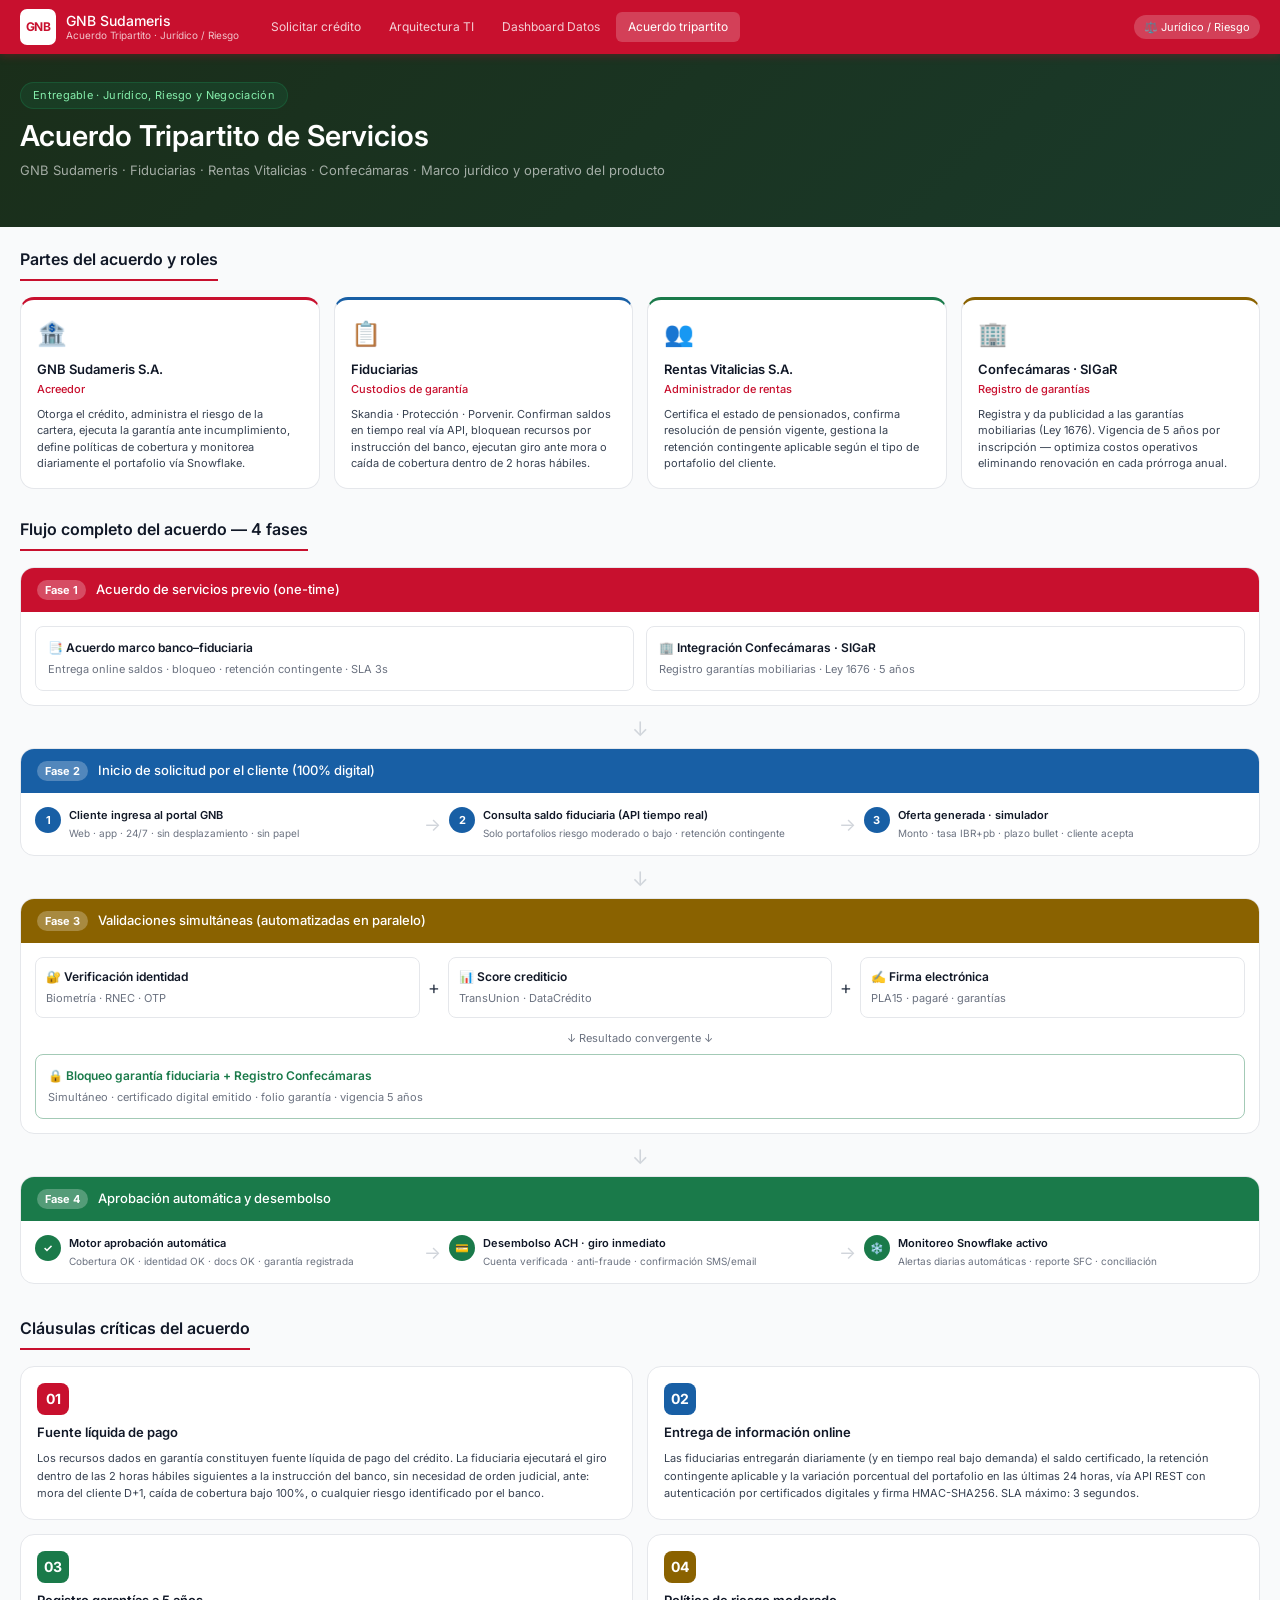
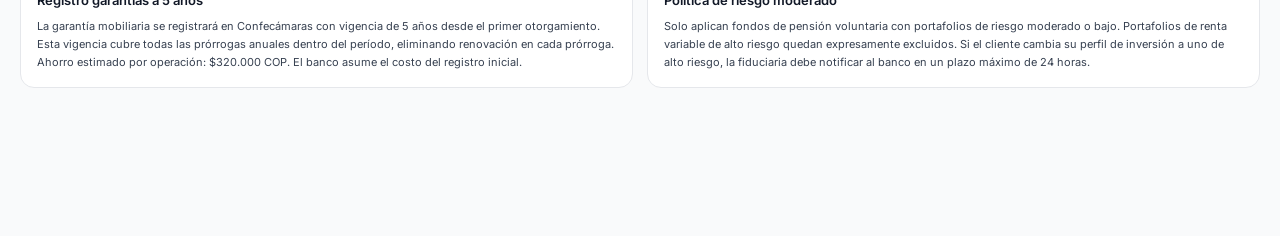
==== acuerdo.html @ e1f41fc9 "Primer despliegue portal crédito garantizado Primer despliegue portal crédito garantizado" ====
<!DOCTYPE html>
<html lang="es">
<head>
<meta charset="UTF-8">
<meta name="viewport" content="width=device-width, initial-scale=1.0">
<title>GNB · Acuerdo Tripartito</title>
<link rel="stylesheet" href="styles.css">
<link href="https://fonts.googleapis.com/css2?family=Inter:wght@300;400;500;600;700&display=swap" rel="stylesheet">
</head>
<body>
<header class="site-header">
  <div class="header-inner">
    <div class="logo-area">
      <div class="logo-mark">GNB</div>
      <div class="logo-text">GNB Sudameris<span class="logo-sub">Acuerdo Tripartito · Jurídico / Riesgo</span></div>
    </div>
    <nav class="header-nav">
      <a href="index.html" class="nav-link">Solicitar crédito</a>
      <a href="arquitectura.html" class="nav-link">Arquitectura TI</a>
      <a href="snowflake.html" class="nav-link">Dashboard Datos</a>
      <a href="acuerdo.html" class="nav-link active">Acuerdo tripartito</a>
    </nav>
    <div class="header-right"><span class="header-badge">⚖️ Jurídico / Riesgo</span></div>
  </div>
</header>

<div class="page-hero" style="background:linear-gradient(135deg,#1a2e1a,#1a3a2a)">
  <div class="page-hero-inner">
    <span class="hero-tag" style="background:rgba(26,122,74,0.2);border-color:rgba(26,122,74,0.4);color:#86efac">Entregable · Jurídico, Riesgo y Negociación</span>
    <h1 class="hero-title" style="font-size:1.8rem">Acuerdo Tripartito de Servicios</h1>
    <p class="hero-sub">GNB Sudameris · Fiduciarias · Rentas Vitalicias · Confecámaras · Marco jurídico y operativo del producto</p>
  </div>
</div>

<main class="acuerdo-main">

  <!-- PARTES -->
  <div class="acuerdo-section">
    <h2 class="acuerdo-title">Partes del acuerdo y roles</h2>
    <div class="partes-grid">
      <div class="parte-card" style="border-top-color:#C8102E">
        <div class="parte-icon">🏦</div>
        <div class="parte-nombre">GNB Sudameris S.A.</div>
        <div class="parte-rol">Acreedor</div>
        <div class="parte-desc">Otorga el crédito, administra el riesgo de la cartera, ejecuta la garantía ante incumplimiento, define políticas de cobertura y monitorea diariamente el portafolio vía Snowflake.</div>
      </div>
      <div class="parte-card" style="border-top-color:#185FA5">
        <div class="parte-icon">📋</div>
        <div class="parte-nombre">Fiduciarias</div>
        <div class="parte-rol">Custodios de garantía</div>
        <div class="parte-desc">Skandia · Protección · Porvenir. Confirman saldos en tiempo real vía API, bloquean recursos por instrucción del banco, ejecutan giro ante mora o caída de cobertura dentro de 2 horas hábiles.</div>
      </div>
      <div class="parte-card" style="border-top-color:#1a7a4a">
        <div class="parte-icon">👥</div>
        <div class="parte-nombre">Rentas Vitalicias S.A.</div>
        <div class="parte-rol">Administrador de rentas</div>
        <div class="parte-desc">Certifica el estado de pensionados, confirma resolución de pensión vigente, gestiona la retención contingente aplicable según el tipo de portafolio del cliente.</div>
      </div>
      <div class="parte-card" style="border-top-color:#8a6200">
        <div class="parte-icon">🏢</div>
        <div class="parte-nombre">Confecámaras · SIGaR</div>
        <div class="parte-rol">Registro de garantías</div>
        <div class="parte-desc">Registra y da publicidad a las garantías mobiliarias (Ley 1676). Vigencia de 5 años por inscripción — optimiza costos operativos eliminando renovación en cada prórroga anual.</div>
      </div>
    </div>
  </div>

  <!-- FLUJO -->
  <div class="acuerdo-section">
    <h2 class="acuerdo-title">Flujo completo del acuerdo — 4 fases</h2>
    <div class="flow-timeline">

      <div class="flow-phase">
        <div class="flow-phase-header" style="background:#C8102E">
          <span class="flow-phase-num">Fase 1</span>
          <span>Acuerdo de servicios previo (one-time)</span>
        </div>
        <div class="flow-phase-body">
          <div class="flow-two">
            <div class="flow-box" onclick="expandDetail('d1')">
              <div class="flow-box-title">📑 Acuerdo marco banco–fiduciaria</div>
              <div class="flow-box-detail">Entrega online saldos · bloqueo · retención contingente · SLA 3s</div>
              <div class="flow-detail-expanded" id="d1">
                <ul>
                  <li>Cláusula de entrega de información online: saldos diarios + tiempo real bajo demanda</li>
                  <li>Retención contingente por tipo de portafolio: 15% moderado · 10% bajo · 0% CDT</li>
                  <li>SLA respuesta API: máximo 3 segundos para consultas en tiempo real</li>
                  <li>Protocolo de bloqueo: instrucción del banco → confirmación fiduciaria en &lt;1 hora</li>
                  <li>Autenticación: certificados digitales + firma HMAC-SHA256</li>
                </ul>
              </div>
            </div>
            <div class="flow-box" onclick="expandDetail('d2')">
              <div class="flow-box-title">🏢 Integración Confecámaras · SIGaR</div>
              <div class="flow-box-detail">Registro garantías mobiliarias · Ley 1676 · 5 años</div>
              <div class="flow-detail-expanded" id="d2">
                <ul>
                  <li>Vigencia de inscripción: 5 años desde el primer otorgamiento</li>
                  <li>Aplica para todas las prórrogas anuales dentro del período de 5 años</li>
                  <li>Costo de registro inicial asumido por el banco</li>
                  <li>Ahorro estimado por operación: ~$320.000 COP en costos notariales</li>
                  <li>API SIGaR para registro y consulta de estado en tiempo real</li>
                </ul>
              </div>
            </div>
          </div>
        </div>
      </div>

      <div class="flow-connector">↓</div>

      <div class="flow-phase">
        <div class="flow-phase-header" style="background:#185FA5">
          <span class="flow-phase-num">Fase 2</span>
          <span>Inicio de solicitud por el cliente (100% digital)</span>
        </div>
        <div class="flow-phase-body">
          <div class="flow-linear">
            <div class="flow-step">
              <div class="flow-step-num" style="background:#185FA5">1</div>
              <div><div class="flow-step-title">Cliente ingresa al portal GNB</div><div class="flow-step-detail">Web · app · 24/7 · sin desplazamiento · sin papel</div></div>
            </div>
            <div class="flow-step-arrow">→</div>
            <div class="flow-step">
              <div class="flow-step-num" style="background:#185FA5">2</div>
              <div><div class="flow-step-title">Consulta saldo fiduciaria (API tiempo real)</div><div class="flow-step-detail">Solo portafolios riesgo moderado o bajo · retención contingente</div></div>
            </div>
            <div class="flow-step-arrow">→</div>
            <div class="flow-step">
              <div class="flow-step-num" style="background:#185FA5">3</div>
              <div><div class="flow-step-title">Oferta generada · simulador</div><div class="flow-step-detail">Monto · tasa IBR+pb · plazo bullet · cliente acepta</div></div>
            </div>
          </div>
        </div>
      </div>

      <div class="flow-connector">↓</div>

      <div class="flow-phase">
        <div class="flow-phase-header" style="background:#8a6200">
          <span class="flow-phase-num">Fase 3</span>
          <span>Validaciones simultáneas (automatizadas en paralelo)</span>
        </div>
        <div class="flow-phase-body">
          <div class="flow-parallel">
            <div class="flow-box-sm" onclick="expandDetail('d3')">
              <div class="flow-box-title">🔐 Verificación identidad</div>
              <div class="flow-box-detail">Biometría · RNEC · OTP</div>
              <div class="flow-detail-expanded" id="d3">
                <ul>
                  <li>Dactiloscopía con AFIS Colombia</li>
                  <li>Validación RNEC en tiempo real</li>
                  <li>Video liveness check anti-deepfake</li>
                  <li>OTP firmado (Decreto 2364)</li>
                </ul>
              </div>
            </div>
            <div class="flow-parallel-plus">+</div>
            <div class="flow-box-sm">
              <div class="flow-box-title">📊 Score crediticio</div>
              <div class="flow-box-detail">TransUnion · DataCrédito</div>
            </div>
            <div class="flow-parallel-plus">+</div>
            <div class="flow-box-sm" onclick="expandDetail('d4')">
              <div class="flow-box-title">✍️ Firma electrónica</div>
              <div class="flow-box-detail">PLA15 · pagaré · garantías</div>
              <div class="flow-detail-expanded" id="d4">
                <ul>
                  <li>Formato PLA15 GNB Sudameris</li>
                  <li>Contrato marco de bloqueo</li>
                  <li>Pagaré en blanco + carta instrucciones</li>
                  <li>Grabación confirmación de condiciones</li>
                </ul>
              </div>
            </div>
          </div>
          <div class="flow-merge">↓ Resultado convergente ↓</div>
          <div class="flow-box" style="border-color:rgba(26,122,74,0.4)" onclick="expandDetail('d5')">
            <div class="flow-box-title" style="color:#1a7a4a">🔒 Bloqueo garantía fiduciaria + Registro Confecámaras</div>
            <div class="flow-box-detail">Simultáneo · certificado digital emitido · folio garantía · vigencia 5 años</div>
            <div class="flow-detail-expanded" id="d5">
              <ul>
                <li>Fiduciaria confirma bloqueo con certificado digital numerado</li>
                <li>SIGaR registra garantía mobiliaria y asigna folio de registro</li>
                <li>Ambas confirmaciones llegan al orquestador en &lt;60 segundos</li>
                <li>El cliente recibe notificación por SMS y email</li>
              </ul>
            </div>
          </div>
        </div>
      </div>

      <div class="flow-connector">↓</div>

      <div class="flow-phase">
        <div class="flow-phase-header" style="background:#1a7a4a">
          <span class="flow-phase-num">Fase 4</span>
          <span>Aprobación automática y desembolso</span>
        </div>
        <div class="flow-phase-body">
          <div class="flow-linear">
            <div class="flow-step">
              <div class="flow-step-num" style="background:#1a7a4a">✓</div>
              <div><div class="flow-step-title">Motor aprobación automática</div><div class="flow-step-detail">Cobertura OK · identidad OK · docs OK · garantía registrada</div></div>
            </div>
            <div class="flow-step-arrow">→</div>
            <div class="flow-step">
              <div class="flow-step-num" style="background:#1a7a4a">💳</div>
              <div><div class="flow-step-title">Desembolso ACH · giro inmediato</div><div class="flow-step-detail">Cuenta verificada · anti-fraude · confirmación SMS/email</div></div>
            </div>
            <div class="flow-step-arrow">→</div>
            <div class="flow-step">
              <div class="flow-step-num" style="background:#1a7a4a">❄️</div>
              <div><div class="flow-step-title">Monitoreo Snowflake activo</div><div class="flow-step-detail">Alertas diarias automáticas · reporte SFC · conciliación</div></div>
            </div>
          </div>
        </div>
      </div>

    </div>
  </div>

  <!-- CLÁUSULAS CRÍTICAS -->
  <div class="acuerdo-section">
    <h2 class="acuerdo-title">Cláusulas críticas del acuerdo</h2>
    <div class="clausulas-grid">
      <div class="clausula-card">
        <div class="clausula-num" style="background:#C8102E">01</div>
        <div class="clausula-title">Fuente líquida de pago</div>
        <div class="clausula-text">Los recursos dados en garantía constituyen fuente líquida de pago del crédito. La fiduciaria ejecutará el giro dentro de las 2 horas hábiles siguientes a la instrucción del banco, sin necesidad de orden judicial, ante: mora del cliente D+1, caída de cobertura bajo 100%, o cualquier riesgo identificado por el banco.</div>
      </div>
      <div class="clausula-card">
        <div class="clausula-num" style="background:#185FA5">02</div>
        <div class="clausula-title">Entrega de información online</div>
        <div class="clausula-text">Las fiduciarias entregarán diariamente (y en tiempo real bajo demanda) el saldo certificado, la retención contingente aplicable y la variación porcentual del portafolio en las últimas 24 horas, vía API REST con autenticación por certificados digitales y firma HMAC-SHA256. SLA máximo: 3 segundos.</div>
      </div>
      <div class="clausula-card">
        <div class="clausula-num" style="background:#1a7a4a">03</div>
        <div class="clausula-title">Registro garantías a 5 años</div>
        <div class="clausula-text">La garantía mobiliaria se registrará en Confecámaras con vigencia de 5 años desde el primer otorgamiento. Esta vigencia cubre todas las prórrogas anuales dentro del período, eliminando renovación en cada prórroga. Ahorro estimado por operación: $320.000 COP. El banco asume el costo del registro inicial.</div>
      </div>
      <div class="clausula-card">
        <div class="clausula-num" style="background:#8a6200">04</div>
        <div class="clausula-title">Política de riesgo moderado</div>
        <div class="clausula-text">Solo aplican fondos de pensión voluntaria con portafolios de riesgo moderado o bajo. Portafolios de renta variable de alto riesgo quedan expresamente excluidos. Si el cliente cambia su perfil de inversión a uno de alto riesgo, la fiduciaria debe notificar al banco en un plazo máximo de 24 horas.</div>
      </div>
    </div>
  </div>

</main>
<script src="app.js"></script>
<script>
function expandDetail(id) {
  const el = document.getElementById(id);
  if (!el) return;
  el.style.display = el.style.display === 'block' ? 'none' : 'block';
}
</script>
</body>
</html>
---- styles.css ----
/* ═══════════════════════════════════════════════════════════
   GNB SUDAMERIS · CRÉDITO GARANTIZADO DIGITAL
   styles.css · v1.0 · Mayo 2025
═══════════════════════════════════════════════════════════ */

:root {
  --gnb-red:    #C8102E;
  --gnb-red-dk: #a00022;
  --gnb-navy:   #1a1a2e;
  --gnb-green:  #1a7a4a;
  --gnb-blue:   #185FA5;
  --gnb-gold:   #D4A017;
  --white:      #ffffff;
  --gray-50:    #f9fafb;
  --gray-100:   #f3f4f6;
  --gray-200:   #e5e7eb;
  --gray-300:   #d1d5db;
  --gray-500:   #6b7280;
  --gray-700:   #374151;
  --gray-900:   #111827;
  --shadow-sm:  0 1px 3px rgba(0,0,0,0.08);
  --shadow-md:  0 4px 12px rgba(0,0,0,0.1);
  --radius:     10px;
  --radius-sm:  6px;
  --radius-lg:  14px;
}

*, *::before, *::after { box-sizing: border-box; margin: 0; padding: 0; }

html { scroll-behavior: smooth; }

body {
  font-family: 'Inter', -apple-system, BlinkMacSystemFont, sans-serif;
  font-size: 14px;
  line-height: 1.5;
  color: var(--gray-700);
  background: var(--gray-50);
  min-height: 100vh;
  padding-bottom: 80px;
}

/* ─── HEADER ─── */
.site-header {
  background: var(--gnb-red);
  position: sticky; top: 0; z-index: 100;
  box-shadow: 0 2px 8px rgba(200,16,46,0.3);
}
.header-inner {
  max-width: 1300px; margin: 0 auto;
  padding: 0 20px;
  display: flex; align-items: center; gap: 20px;
  height: 54px;
}
.logo-area { display: flex; align-items: center; gap: 10px; flex-shrink: 0; }
.logo-mark {
  width: 36px; height: 36px; border-radius: 7px;
  background: white; display: flex; align-items: center; justify-content: center;
  font-weight: 700; font-size: 12px; color: var(--gnb-red); letter-spacing: -0.5px;
}
.logo-text { color: white; font-size: 14px; font-weight: 500; line-height: 1.2; }
.logo-sub { font-size: 10px; opacity: 0.75; display: block; font-weight: 400; }
.header-nav { display: flex; gap: 4px; flex: 1; }
.nav-link {
  color: rgba(255,255,255,0.8); text-decoration: none;
  padding: 6px 12px; border-radius: 6px;
  font-size: 12px; transition: all 0.15s;
}
.nav-link:hover, .nav-link.active {
  background: rgba(255,255,255,0.2); color: white;
}
.header-right { display: flex; align-items: center; gap: 10px; flex-shrink: 0; }
.header-badge {
  background: rgba(255,255,255,0.2); color: white;
  font-size: 11px; padding: 4px 10px; border-radius: 20px;
}
.header-user {
  width: 32px; height: 32px; border-radius: 50%;
  background: rgba(255,255,255,0.25);
  display: flex; align-items: center; justify-content: center;
  color: white; font-size: 11px; font-weight: 600;
}
.live-dot-wrap { display: flex; align-items: center; gap: 5px; color: white; font-size: 11px; }
.live-dot {
  width: 7px; height: 7px; border-radius: 50%;
  background: #4ade80; animation: blink 1.4s ease-in-out infinite;
}
@keyframes blink { 0%,100%{opacity:1} 50%{opacity:0.3} }

/* ─── HERO ─── */
.product-hero {
  background: linear-gradient(135deg, #1a1a2e 0%, #16213e 50%, #0f3460 100%);
  padding: 36px 20px 28px;
}
.hero-inner {
  max-width: 1300px; margin: 0 auto;
  display: grid; grid-template-columns: 1fr 320px; gap: 32px; align-items: start;
}
.hero-tag {
  display: inline-block;
  background: rgba(200,16,46,0.25); border: 1px solid rgba(200,16,46,0.4);
  color: #fca5b0; font-size: 11px; padding: 4px 12px;
  border-radius: 20px; margin-bottom: 10px;
  letter-spacing: 0.3px;
}
.hero-title { color: white; font-size: 2rem; font-weight: 600; line-height: 1.2; margin-bottom: 8px; }
.hero-sub { color: rgba(255,255,255,0.6); font-size: 13px; margin-bottom: 22px; }
.hero-stats { display: flex; gap: 12px; flex-wrap: wrap; }
.hero-stat {
  background: rgba(255,255,255,0.07);
  border: 1px solid rgba(255,255,255,0.12);
  border-radius: 10px; padding: 12px 16px; min-width: 110px;
}
.hero-stat-val { color: white; font-size: 1.4rem; font-weight: 600; }
.hero-stat-label { color: rgba(255,255,255,0.5); font-size: 10px; margin-top: 2px; }
.hero-stat-sub { color: var(--gnb-gold); font-size: 10px; margin-top: 2px; }

.quick-card {
  background: white; border-radius: var(--radius-lg);
  padding: 20px; box-shadow: var(--shadow-md);
}
.quick-card-title { font-size: 13px; font-weight: 600; color: var(--gray-900); margin-bottom: 12px; }
.quick-steps {
  padding-left: 18px; margin-bottom: 16px;
  display: flex; flex-direction: column; gap: 6px;
}
.quick-steps li { font-size: 12px; color: var(--gray-500); }
.btn-block { display: block; width: 100%; text-align: center; }

/* ─── PROGRESS BAR ─── */
.progress-bar-wrap { height: 4px; background: var(--gray-200); }
.progress-bar-fill {
  height: 100%; background: var(--gnb-red);
  transition: width 0.4s ease; border-radius: 0 2px 2px 0;
}

/* ─── STEPPER ─── */
.stepper-wrap {
  background: white; border-bottom: 1px solid var(--gray-200);
  position: sticky; top: 54px; z-index: 90;
  box-shadow: 0 2px 4px rgba(0,0,0,0.04);
}
.stepper-inner {
  max-width: 1300px; margin: 0 auto;
  padding: 0 20px;
  display: flex; align-items: center; overflow-x: auto;
}
.step-item {
  display: flex; align-items: center; gap: 7px;
  padding: 14px 10px; cursor: pointer;
  border-bottom: 2px solid transparent;
  white-space: nowrap; font-size: 12px; color: var(--gray-500);
  transition: all 0.2s; flex-shrink: 0; user-select: none;
}
.step-item:hover { color: var(--gray-700); }
.step-item.active { border-bottom-color: var(--gnb-red); color: var(--gnb-red); font-weight: 500; }
.step-item.done { color: var(--gnb-green); }
.step-num {
  width: 20px; height: 20px; border-radius: 50%;
  display: flex; align-items: center; justify-content: center;
  font-size: 10px; font-weight: 600;
  background: var(--gray-200); color: var(--gray-500);
  flex-shrink: 0;
}
.step-item.active .step-num,
#snum-2.active-num { background: var(--gnb-red); color: white; }
.step-item.done .step-num, .done-num {
  background: var(--gnb-green); color: white;
  width: 20px; height: 20px; border-radius: 50%;
  display: flex; align-items: center; justify-content: center;
  font-size: 10px;
}
.step-sep { color: var(--gray-300); font-size: 12px; padding: 0 2px; flex-shrink: 0; }

/* ─── MAIN LAYOUT ─── */
.main-layout {
  max-width: 1300px; margin: 0 auto; padding: 20px;
  display: grid; grid-template-columns: 1fr 270px; gap: 20px;
}
.content-area { min-width: 0; }

/* ─── PANELS ─── */
.panel { display: none; }
.panel.active { display: block; }
.panel-title { font-size: 16px; font-weight: 600; color: var(--gray-900); margin-bottom: 6px; }
.panel-desc { font-size: 12px; color: var(--gray-500); margin-bottom: 16px; }

/* ─── GARANTIA CARDS ─── */
.garantia-card {
  border: 1.5px solid var(--gray-200); border-radius: var(--radius-lg);
  padding: 16px; margin-bottom: 12px; cursor: pointer;
  transition: all 0.15s; background: white; position: relative;
}
.garantia-card:hover { border-color: var(--gnb-red); box-shadow: var(--shadow-sm); }
.garantia-card.selected { border-color: var(--gnb-red); box-shadow: 0 0 0 3px rgba(200,16,46,0.08); }
.garantia-header { display: flex; align-items: flex-start; gap: 12px; margin-bottom: 12px; }
.garantia-icon {
  width: 36px; height: 36px; border-radius: 8px;
  display: flex; align-items: center; justify-content: center;
  font-size: 16px; flex-shrink: 0;
}
.garantia-info { flex: 1; }
.garantia-name { font-size: 13px; font-weight: 500; color: var(--gray-900); }
.garantia-entity { font-size: 11px; color: var(--gray-500); margin-top: 2px; }
.check-mark {
  color: var(--gnb-red); font-size: 18px; font-weight: 700;
  flex-shrink: 0; margin-top: 2px;
}
.garantia-metrics { display: grid; grid-template-columns: repeat(4,1fr); gap: 8px; margin-bottom: 10px; }
.metric-box {
  background: var(--gray-50); border-radius: 8px;
  padding: 8px; text-align: center;
}
.metric-val { font-size: 14px; font-weight: 600; color: var(--gray-900); }
.metric-lbl { font-size: 10px; color: var(--gray-500); margin-top: 2px; }
.risk-row { display: flex; align-items: center; gap: 10px; }
.risk-bar { height: 5px; border-radius: 3px; background: var(--gray-200); flex: 0 0 80px; overflow: hidden; }
.risk-fill { height: 100%; border-radius: 3px; }
.risk-label { font-size: 10px; color: var(--gray-500); }

/* ─── BADGES ─── */
.badge {
  display: inline-flex; align-items: center; gap: 3px;
  font-size: 10px; padding: 2px 7px; border-radius: 20px; font-weight: 500;
}
.badge-ok   { background: #dcfce7; color: #166534; }
.badge-warn { background: #fef9c3; color: #854d0e; }
.badge-err  { background: #fee2e2; color: #991b1b; }
.badge-info { background: #dbeafe; color: #1e40af; }
.badge-pending { background: var(--gray-100); color: var(--gray-500); }

/* ─── ALERT BOXES ─── */
.alert-box {
  padding: 10px 14px; border-radius: 8px;
  border: 1px solid var(--gray-200);
  background: var(--gray-50); font-size: 11px; color: var(--gray-600);
  margin-top: 10px; line-height: 1.5;
}
.alert-box.warn { background: #fffbeb; border-color: rgba(212,160,23,0.4); color: #78350f; }

/* ─── CONSENT BOXES ─── */
.consent-box {
  border: 1px solid var(--gray-200); border-radius: var(--radius);
  padding: 16px; margin-bottom: 12px; background: white;
}
.consent-header { display: flex; align-items: center; gap: 10px; margin-bottom: 10px; }
.consent-icon {
  width: 32px; height: 32px; border-radius: 8px;
  display: flex; align-items: center; justify-content: center; font-size: 16px;
  flex-shrink: 0;
}
.consent-title { font-size: 12px; font-weight: 600; color: var(--gray-900); }
.consent-text { font-size: 11px; color: var(--gray-500); line-height: 1.6; margin-bottom: 10px; }
.check-label {
  display: flex; align-items: flex-start; gap: 8px;
  font-size: 11px; color: var(--gray-700); cursor: pointer;
  margin-bottom: 6px; line-height: 1.5;
}
.check-label input { margin-top: 2px; flex-shrink: 0; accent-color: var(--gnb-red); }
.systems-row { display: flex; flex-wrap: wrap; gap: 6px; margin-bottom: 10px; }
.system-chip {
  background: var(--gray-100); border: 1px solid var(--gray-200);
  border-radius: 6px; padding: 4px 8px; font-size: 10px; color: var(--gray-600);
}
.otp-row { display: flex; gap: 8px; margin-bottom: 4px; }
.otp-input {
  flex: 1; padding: 10px; border-radius: 8px;
  border: 1px solid var(--gray-300); font-size: 18px;
  letter-spacing: 6px; text-align: center; font-weight: 600;
  transition: border-color 0.2s;
}
.otp-input:focus { outline: none; border-color: var(--gnb-red); }

/* ─── VERIFY LIST ─── */
.verify-list { margin-bottom: 14px; }
.verify-item {
  display: flex; align-items: flex-start; gap: 10px;
  padding: 12px 0; border-bottom: 1px solid var(--gray-100);
}
.verify-item:last-child { border-bottom: none; }
.verify-icon {
  width: 34px; height: 34px; border-radius: 8px;
  display: flex; align-items: center; justify-content: center;
  font-size: 15px; flex-shrink: 0;
}
.verify-info { flex: 1; }
.verify-name { font-size: 12px; font-weight: 500; color: var(--gray-900); }
.verify-detail { font-size: 11px; color: var(--gray-500); margin-top: 2px; }
.integrations-box { padding: 12px; border-radius: 8px; background: var(--gray-50); border: 1px solid var(--gray-200); }
.integrations-title { font-size: 11px; font-weight: 500; color: var(--gray-600); margin-bottom: 8px; }

/* ─── DOC ITEMS ─── */
.doc-item {
  display: flex; align-items: center; gap: 8px;
  padding: 8px 10px; border-radius: 8px;
  border: 1px solid var(--gray-200); background: white;
  margin-bottom: 6px; font-size: 11px;
}
.doc-icon { font-size: 14px; }
.doc-name { flex: 1; color: var(--gray-700); }
.upload-zone {
  border: 1.5px dashed var(--gray-300); border-radius: 10px;
  padding: 20px; text-align: center; cursor: pointer;
  transition: all 0.2s; margin-top: 8px;
}
.upload-zone:hover { border-color: var(--gnb-red); background: rgba(200,16,46,0.02); }
.upload-icon { font-size: 22px; margin-bottom: 6px; }
.upload-label { font-size: 11px; color: var(--gray-600); }
.upload-sub { font-size: 10px; color: var(--gray-400); margin-top: 2px; }

/* ─── STATUS CARDS ─── */
.status-card {
  border: 1px solid var(--gray-200); border-radius: var(--radius);
  padding: 12px; background: white;
}
.status-card-title { font-size: 12px; font-weight: 600; margin-bottom: 8px; }
.status-row {
  display: flex; justify-content: space-between; align-items: center;
  padding: 5px 0; border-bottom: 1px solid var(--gray-100);
  font-size: 11px; color: var(--gray-600);
}
.status-row:last-child { border-bottom: none; }
.status-row span:last-child { font-weight: 500; color: var(--gray-800); }
.val-green { color: var(--gnb-green) !important; }
.val-warn { color: #d97706 !important; }
.val-red { color: var(--gnb-red) !important; }

/* ─── SIMULATOR ─── */
.sim-monto-display {
  background: var(--gray-50); border-radius: 10px;
  padding: 14px; margin-bottom: 14px;
}
.sim-label { font-size: 11px; color: var(--gray-500); margin-bottom: 4px; }
.sim-val { font-size: 1.6rem; font-weight: 600; color: var(--gray-900); }
.slider-group { display: flex; flex-direction: column; gap: 10px; margin-bottom: 12px; }
.slider-row { display: flex; align-items: center; gap: 10px; }
.slider-row label { font-size: 11px; color: var(--gray-500); min-width: 130px; }
.slider-row input[type=range] {
  flex: 1; accent-color: var(--gnb-red);
  height: 4px; cursor: pointer;
}
.slider-row span { font-size: 12px; font-weight: 500; min-width: 60px; text-align: right; color: var(--gray-800); }
.field-group { margin-bottom: 12px; }
.field-label { font-size: 11px; color: var(--gray-500); margin-bottom: 4px; display: block; }
.field-select {
  width: 100%; padding: 8px 10px; border-radius: 8px;
  border: 1px solid var(--gray-300); font-size: 12px;
  color: var(--gray-700); background: white; cursor: pointer;
}
.result-card { border: 1px solid var(--gray-200); border-radius: var(--radius); padding: 14px; background: white; margin-bottom: 12px; }
.result-row {
  display: flex; justify-content: space-between;
  padding: 6px 0; border-bottom: 1px solid var(--gray-100); font-size: 12px;
}
.result-row:last-child { border-bottom: none; }
.result-val { font-weight: 600; color: var(--gray-900); }
.risk-policy-box { padding: 12px; border-radius: 8px; background: var(--gray-50); display: flex; gap: 6px; flex-wrap: wrap; align-items: flex-start; flex-direction: column; }
.alerts-box { padding: 12px; border-radius: 8px; background: var(--gray-50); display: flex; gap: 6px; flex-wrap: wrap; align-items: center; }

/* ─── TRACK LIST ─── */
.track-list { display: flex; flex-direction: column; gap: 0; }
.track-item {
  display: flex; align-items: flex-start; gap: 10px;
  padding: 10px 0; border-bottom: 1px solid var(--gray-100);
}
.track-item:last-child { border-bottom: none; }
.track-icon {
  width: 28px; height: 28px; border-radius: 50%;
  display: flex; align-items: center; justify-content: center;
  font-size: 12px; flex-shrink: 0; font-weight: 600;
}
.track-icon.done { background: #dcfce7; color: var(--gnb-green); }
.track-icon.active { background: rgba(200,16,46,0.1); color: var(--gnb-red); }
.track-icon.pending { background: var(--gray-100); color: var(--gray-500); }
.track-info { flex: 1; }
.track-name { font-size: 12px; font-weight: 500; color: var(--gray-900); }
.track-detail { font-size: 10px; color: var(--gray-500); margin-top: 2px; }

/* ─── TWO COL ─── */
.two-col { display: grid; grid-template-columns: 1fr 1fr; gap: 20px; }
.sub-title { font-size: 13px; font-weight: 600; color: var(--gray-900); margin-bottom: 10px; }

/* ─── SIDEBAR ─── */
.sidebar { display: flex; flex-direction: column; gap: 14px; }
.sidebar-card {
  background: white; border: 1px solid var(--gray-200);
  border-radius: var(--radius); padding: 14px;
  box-shadow: var(--shadow-sm);
}
.sidebar-section-title { font-size: 11px; font-weight: 600; color: var(--gray-500); margin-bottom: 10px; text-transform: uppercase; letter-spacing: 0.5px; }
.client-header { display: flex; align-items: center; gap: 10px; margin-bottom: 10px; }
.client-avatar {
  width: 36px; height: 36px; border-radius: 50%;
  background: rgba(200,16,46,0.1); color: var(--gnb-red);
  display: flex; align-items: center; justify-content: center;
  font-size: 12px; font-weight: 600;
}
.client-name { font-size: 13px; font-weight: 500; color: var(--gray-900); }
.client-id { font-size: 10px; color: var(--gray-500); }
.timeline { display: flex; flex-direction: column; gap: 0; }
.tl-item {
  display: flex; align-items: flex-start; gap: 8px;
  padding: 7px 0; position: relative;
}
.tl-item::after {
  content: ''; position: absolute; left: 10px; top: 24px; bottom: 0;
  width: 1px; background: var(--gray-200);
}
.tl-item:last-child::after { display: none; }
.tl-dot {
  width: 20px; height: 20px; border-radius: 50%;
  display: flex; align-items: center; justify-content: center;
  font-size: 9px; font-weight: 600; flex-shrink: 0; position: relative; z-index: 1;
}
.tl-dot.done { background: #dcfce7; color: var(--gnb-green); }
.tl-dot.active { background: rgba(200,16,46,0.1); color: var(--gnb-red); }
.tl-dot.pending { background: var(--gray-100); color: var(--gray-400); }
.tl-title { font-size: 11px; font-weight: 500; color: var(--gray-800); }
.tl-time { font-size: 10px; color: var(--gray-500); }
.onboarding-pill {
  display: flex; align-items: center;
  padding: 8px 10px; border-radius: 8px;
  background: rgba(200,16,46,0.05); border: 1px solid rgba(200,16,46,0.15);
  margin-bottom: 6px; cursor: pointer; font-size: 11px; color: var(--gray-700);
  text-decoration: none; transition: all 0.15s;
}
.onboarding-pill:hover { background: rgba(200,16,46,0.1); }

/* ─── BOTTOM NAV ─── */
.bottom-nav {
  position: fixed; bottom: 0; left: 0; right: 0; z-index: 200;
  background: white; border-top: 1px solid var(--gray-200);
  padding: 12px 24px;
  display: flex; justify-content: space-between; align-items: center;
  box-shadow: 0 -4px 12px rgba(0,0,0,0.06);
}
.nav-info { font-size: 12px; color: var(--gray-500); }
.nav-buttons { display: flex; gap: 8px; }
.nav-buttons button { min-width: 110px; }

/* ─── BUTTONS ─── */
.btn-primary {
  background: var(--gnb-red); color: white;
  border: none; border-radius: 8px; padding: 10px 20px;
  font-size: 13px; font-weight: 500; cursor: pointer;
  transition: all 0.15s; text-decoration: none; display: inline-block;
}
.btn-primary:hover { background: var(--gnb-red-dk); transform: translateY(-1px); box-shadow: 0 4px 12px rgba(200,16,46,0.3); }
.btn-secondary {
  background: white; color: var(--gray-600);
  border: 1px solid var(--gray-300); border-radius: 8px;
  padding: 9px 20px; font-size: 13px; cursor: pointer;
  transition: all 0.15s;
}
.btn-secondary:hover { background: var(--gray-50); }

/* ─── PAGE HERO (inner pages) ─── */
.page-hero { padding: 28px 20px 24px; }
.page-hero-inner { max-width: 1300px; margin: 0 auto; }

/* ─── ARCH PAGE ─── */
.arch-main { max-width: 1300px; margin: 0 auto; padding: 20px; }
.arch-legend {
  display: flex; gap: 16px; flex-wrap: wrap;
  padding: 12px 0; margin-bottom: 16px;
}
.leg-item { display: flex; align-items: center; gap: 6px; font-size: 11px; color: var(--gray-600); }
.leg-dot { width: 10px; height: 10px; border-radius: 3px; flex-shrink: 0; }
.arch-layer {
  background: white; border: 1px solid var(--gray-200);
  border-radius: var(--radius-lg); padding: 16px; margin-bottom: 4px;
}
.arch-layer-label {
  font-size: 11px; font-weight: 600; color: var(--gray-500);
  text-transform: uppercase; letter-spacing: 0.5px; margin-bottom: 12px;
}
.arch-boxes { display: flex; gap: 10px; flex-wrap: wrap; }
.arch-box {
  flex: 1; min-width: 160px; border-radius: 10px;
  border: 1px solid var(--gray-200); padding: 10px 12px; cursor: pointer;
  transition: all 0.15s; position: relative;
}
.arch-box:hover { transform: translateY(-2px); box-shadow: var(--shadow-md); }
.arch-box.gnb  { background: rgba(200,16,46,0.03); border-color: rgba(200,16,46,0.2); }
.arch-box.ext  { background: rgba(24,95,165,0.03); border-color: rgba(24,95,165,0.2); }
.arch-box.sec  { background: rgba(138,98,0,0.03);  border-color: rgba(138,98,0,0.2); }
.arch-box.data { background: rgba(26,122,74,0.03); border-color: rgba(26,122,74,0.2); }
.arch-box.infra { background: var(--gray-50); }
.arch-box-name { font-size: 12px; font-weight: 500; color: var(--gray-900); margin-bottom: 3px; }
.arch-box-detail { font-size: 10px; color: var(--gray-500); margin-bottom: 6px; line-height: 1.4; }
.arch-tag { display: inline-block; font-size: 9px; padding: 2px 7px; border-radius: 4px; font-weight: 500; }
.gnb-tag  { background: rgba(200,16,46,0.1); color: #800015; }
.ext-tag  { background: rgba(24,95,165,0.1); color: #0d3b78; }
.sec-tag  { background: rgba(138,98,0,0.1); color: #5a3500; }
.data-tag { background: rgba(26,122,74,0.1); color: #0a4020; }
.infra-tag { background: var(--gray-200); color: var(--gray-600); }
.arch-flow-arrow {
  text-align: center; padding: 6px 0; font-size: 11px; color: var(--gray-400);
  display: flex; align-items: center; gap: 10px;
}
.arch-flow-arrow::before,.arch-flow-arrow::after { content:''; flex:1; height:1px; background:var(--gray-200); }
.arch-notes {
  display: grid; grid-template-columns: repeat(4,1fr);
  gap: 12px; margin-top: 20px;
}
.arch-note-card { background: white; border: 1px solid var(--gray-200); border-radius: var(--radius); padding: 14px; }
.arch-note-title { font-size: 12px; font-weight: 600; color: var(--gray-900); margin-bottom: 8px; }
.arch-note-list { padding-left: 14px; display: flex; flex-direction: column; gap: 4px; }
.arch-note-list li { font-size: 11px; color: var(--gray-600); }

/* ─── DASH PAGE ─── */
.dash-main { max-width: 1300px; margin: 0 auto; padding: 20px; }
.kpi-grid { display: grid; grid-template-columns: repeat(5,1fr); gap: 12px; margin-bottom: 20px; }
.kpi-card { background: white; border: 1px solid var(--gray-200); border-radius: var(--radius); padding: 14px; }
.kpi-label { font-size: 10px; color: var(--gray-500); margin-bottom: 4px; text-transform: uppercase; letter-spacing: 0.3px; }
.kpi-val { font-size: 1.6rem; font-weight: 600; color: var(--gray-900); }
.kpi-delta { font-size: 10px; margin-top: 4px; }
.kpi-delta.positive { color: var(--gnb-green); }
.kpi-delta.warn { color: #d97706; }
.dash-section { background: white; border: 1px solid var(--gray-200); border-radius: var(--radius-lg); padding: 16px; margin-bottom: 16px; }
.dash-section-title { font-size: 13px; font-weight: 600; color: var(--gray-900); margin-bottom: 12px; }
.table-wrap { overflow-x: auto; }
.dash-table { width: 100%; border-collapse: collapse; font-size: 12px; min-width: 700px; }
.dash-table th { font-size: 10px; font-weight: 600; color: var(--gray-500); padding: 8px 10px; text-align: left; border-bottom: 1px solid var(--gray-200); background: var(--gray-50); text-transform: uppercase; letter-spacing: 0.3px; }
.dash-table td { padding: 9px 10px; border-bottom: 1px solid var(--gray-100); color: var(--gray-700); }
.dash-table tr:hover td { background: var(--gray-50); }
.dash-table tr.row-warn td { background: #fffbeb; }
.cov-wrap { display: flex; align-items: center; gap: 8px; }
.cov-bar { width: 60px; height: 6px; border-radius: 3px; background: var(--gray-200); overflow: hidden; flex-shrink: 0; }
.cov-fill { height: 100%; border-radius: 3px; }
.dash-two-col { display: grid; grid-template-columns: 1fr 340px; gap: 16px; margin-bottom: 16px; }
.dash-panel { background: white; border: 1px solid var(--gray-200); border-radius: var(--radius-lg); padding: 14px; }
.dash-panel-title { font-size: 12px; font-weight: 600; color: var(--gray-900); margin-bottom: 12px; }
.alert-list { display: flex; flex-direction: column; gap: 8px; }
.alert-item { display: flex; align-items: flex-start; gap: 10px; padding: 10px; border-radius: 8px; border: 1px solid var(--gray-200); }
.warn-item { border-color: rgba(212,160,23,0.3); background: #fffbeb; }
.ok-item { border-color: rgba(26,122,74,0.2); background: #f0fdf4; }
.alert-icon-box { width: 30px; height: 30px; border-radius: 8px; display: flex; align-items: center; justify-content: center; font-size: 14px; flex-shrink: 0; }
.warn-icon { background: #fef9c3; }
.ok-icon { background: #dcfce7; }
.alert-info { flex: 1; }
.alert-name { font-size: 11px; font-weight: 500; color: var(--gray-900); }
.alert-detail { font-size: 10px; color: var(--gray-500); margin-top: 2px; }
.alert-meta { text-align: right; flex-shrink: 0; }
.alert-time { font-size: 9px; color: var(--gray-400); margin-top: 3px; }
.ibr-box { background: var(--gray-50); border-radius: 8px; padding: 10px; margin-bottom: 10px; }
.ibr-val { font-size: 1.4rem; font-weight: 600; color: var(--gray-900); }
.ibr-sub { font-size: 12px; font-weight: 400; color: var(--gray-500); }
.ibr-detail { font-size: 10px; color: var(--gray-500); margin-top: 2px; }
.ibr-chart { display: flex; gap: 6px; align-items: flex-end; height: 80px; margin-bottom: 8px; }
.ibr-col { display: flex; flex-direction: column; align-items: center; gap: 3px; flex: 1; justify-content: flex-end; }
.ibr-bar-col { width: 100%; border-radius: 3px 3px 0 0; min-height: 4px; }
.ibr-bar-lbl { font-size: 9px; color: var(--gray-400); }
.ibr-footer { font-size: 10px; color: var(--gray-500); }
.sql-list { display: flex; flex-direction: column; gap: 6px; }
.sql-item {
  padding: 7px 10px; border-radius: 6px;
  background: var(--gray-50); font-size: 10px; color: var(--gray-600);
  cursor: pointer; border: 1px solid var(--gray-200);
  font-family: 'Courier New', monospace; transition: all 0.15s;
}
.sql-item:hover { background: var(--gray-100); color: var(--gray-900); }
.tables-grid { display: grid; grid-template-columns: repeat(2,1fr); gap: 12px; }
.table-def-card { border: 1px solid var(--gray-200); border-top-width: 3px; border-radius: var(--radius); padding: 12px; background: white; }
.table-def-name { font-size: 12px; font-weight: 700; margin-bottom: 6px; font-family: 'Courier New', monospace; }
.table-def-cols { font-size: 10px; color: var(--gray-500); font-family: 'Courier New', monospace; line-height: 1.6; margin-bottom: 6px; }
.table-def-badge { display: inline-block; font-size: 9px; padding: 2px 7px; border-radius: 4px; font-weight: 500; }
.pipeline-steps { display: flex; align-items: center; gap: 8px; flex-wrap: wrap; }
.pipeline-step { flex: 1; min-width: 200px; display: flex; align-items: flex-start; gap: 10px; padding: 12px; background: var(--gray-50); border-radius: 10px; border: 1px solid var(--gray-200); }
.pipeline-arrow { color: var(--gray-300); font-size: 20px; flex-shrink: 0; }
.ps-icon { width: 28px; height: 28px; border-radius: 50%; color: white; display: flex; align-items: center; justify-content: center; font-size: 12px; font-weight: 700; flex-shrink: 0; }
.ps-name { font-size: 11px; font-weight: 600; color: var(--gray-900); margin-bottom: 3px; }
.ps-detail { font-size: 10px; color: var(--gray-500); line-height: 1.5; }
.dash-footer { display: flex; justify-content: space-between; flex-wrap: wrap; gap: 8px; font-size: 10px; color: var(--gray-400); padding: 4px 0; }
.sql-modal {
  display: none; position: fixed; inset: 0; z-index: 1000;
  background: rgba(0,0,0,0.5); align-items: center; justify-content: center;
}
.sql-modal-box {
  background: #1e1e2e; border-radius: 12px; padding: 24px;
  max-width: 600px; width: 90%; box-shadow: 0 20px 60px rgba(0,0,0,0.4);
}
.sql-modal-title { font-size: 13px; font-weight: 600; color: #cdd6f4; margin-bottom: 12px; }
.sql-pre { font-family: 'Courier New', monospace; font-size: 12px; color: #89dceb; white-space: pre; overflow-x: auto; margin-bottom: 16px; line-height: 1.6; }

/* ─── ACUERDO PAGE ─── */
.acuerdo-main { max-width: 1300px; margin: 0 auto; padding: 20px; padding-bottom: 40px; }
.acuerdo-section { margin-bottom: 28px; }
.acuerdo-title { font-size: 16px; font-weight: 600; color: var(--gray-900); margin-bottom: 16px; padding-bottom: 8px; border-bottom: 2px solid var(--gnb-red); display: inline-block; }
.partes-grid { display: grid; grid-template-columns: repeat(4,1fr); gap: 14px; }
.parte-card { background: white; border: 1px solid var(--gray-200); border-top-width: 3px; border-radius: var(--radius-lg); padding: 16px; }
.parte-icon { font-size: 24px; margin-bottom: 8px; }
.parte-nombre { font-size: 13px; font-weight: 600; color: var(--gray-900); margin-bottom: 2px; }
.parte-rol { font-size: 11px; color: var(--gnb-red); font-weight: 500; margin-bottom: 8px; }
.parte-desc { font-size: 11px; color: var(--gray-600); line-height: 1.5; }
.flow-timeline { display: flex; flex-direction: column; gap: 0; }
.flow-phase { background: white; border: 1px solid var(--gray-200); border-radius: var(--radius-lg); overflow: hidden; margin-bottom: 4px; }
.flow-phase-header { padding: 12px 16px; display: flex; align-items: center; gap: 10px; color: white; }
.flow-phase-num { font-size: 11px; font-weight: 700; background: rgba(255,255,255,0.25); padding: 2px 8px; border-radius: 20px; flex-shrink: 0; }
.flow-phase-header span:last-child { font-size: 13px; font-weight: 500; }
.flow-phase-body { padding: 14px; }
.flow-two { display: grid; grid-template-columns: 1fr 1fr; gap: 12px; }
.flow-box {
  border: 1px solid var(--gray-200); border-radius: 8px; padding: 12px;
  cursor: pointer; transition: border-color 0.15s;
}
.flow-box:hover { border-color: var(--gray-400); }
.flow-box-title { font-size: 12px; font-weight: 600; color: var(--gray-900); margin-bottom: 4px; }
.flow-box-detail { font-size: 11px; color: var(--gray-500); }
.flow-detail-expanded {
  display: none; margin-top: 10px; padding-top: 10px;
  border-top: 1px solid var(--gray-200);
}
.flow-detail-expanded ul { padding-left: 16px; display: flex; flex-direction: column; gap: 4px; }
.flow-detail-expanded li { font-size: 11px; color: var(--gray-600); }
.flow-linear { display: flex; align-items: flex-start; gap: 8px; flex-wrap: wrap; }
.flow-step { flex: 1; min-width: 150px; display: flex; align-items: flex-start; gap: 8px; }
.flow-step-num { width: 26px; height: 26px; border-radius: 50%; color: white; display: flex; align-items: center; justify-content: center; font-size: 11px; font-weight: 700; flex-shrink: 0; }
.flow-step-title { font-size: 11px; font-weight: 600; color: var(--gray-900); margin-bottom: 2px; }
.flow-step-detail { font-size: 10px; color: var(--gray-500); }
.flow-step-arrow { color: var(--gray-300); font-size: 18px; flex-shrink: 0; padding-top: 4px; }
.flow-parallel { display: flex; align-items: center; gap: 8px; margin-bottom: 12px; flex-wrap: wrap; }
.flow-parallel-plus { font-size: 18px; color: var(--gray-400); flex-shrink: 0; }
.flow-box-sm { flex: 1; min-width: 130px; border: 1px solid var(--gray-200); border-radius: 8px; padding: 10px; cursor: pointer; transition: border-color 0.15s; }
.flow-box-sm:hover { border-color: var(--gray-400); }
.flow-merge { text-align: center; font-size: 11px; color: var(--gray-500); margin: 8px 0; }
.flow-connector { text-align: center; font-size: 20px; color: var(--gray-300); padding: 4px 0; }
.clausulas-grid { display: grid; grid-template-columns: repeat(2,1fr); gap: 14px; }
.clausula-card { background: white; border: 1px solid var(--gray-200); border-radius: var(--radius-lg); padding: 16px; display: flex; flex-direction: column; gap: 8px; }
.clausula-num { width: 32px; height: 32px; border-radius: 8px; color: white; display: flex; align-items: center; justify-content: center; font-size: 14px; font-weight: 700; }
.clausula-title { font-size: 13px; font-weight: 600; color: var(--gray-900); }
.clausula-text { font-size: 11px; color: var(--gray-600); line-height: 1.6; }

/* ─── RESPONSIVE ─── */
@media (max-width: 1024px) {
  .hero-inner { grid-template-columns: 1fr; }
  .quick-card { display: none; }
  .main-layout { grid-template-columns: 1fr; }
  .sidebar { display: grid; grid-template-columns: 1fr 1fr; }
  .arch-notes { grid-template-columns: repeat(2,1fr); }
  .kpi-grid { grid-template-columns: repeat(3,1fr); }
  .partes-grid { grid-template-columns: repeat(2,1fr); }
  .clausulas-grid { grid-template-columns: 1fr; }
  .dash-two-col { grid-template-columns: 1fr; }
  .tables-grid { grid-template-columns: 1fr; }
}

@media (max-width: 640px) {
  .header-nav { display: none; }
  .hero-stats { gap: 8px; }
  .hero-stat { min-width: 90px; }
  .garantia-metrics { grid-template-columns: repeat(2,1fr); }
  .two-col { grid-template-columns: 1fr; }
  .sidebar { grid-template-columns: 1fr; }
  .arch-notes { grid-template-columns: 1fr; }
  .kpi-grid { grid-template-columns: repeat(2,1fr); }
  .partes-grid { grid-template-columns: 1fr; }
  .flow-two { grid-template-columns: 1fr; }
  .arch-boxes { flex-direction: column; }
  .pipeline-steps { flex-direction: column; }
  .pipeline-arrow { transform: rotate(90deg); }
}
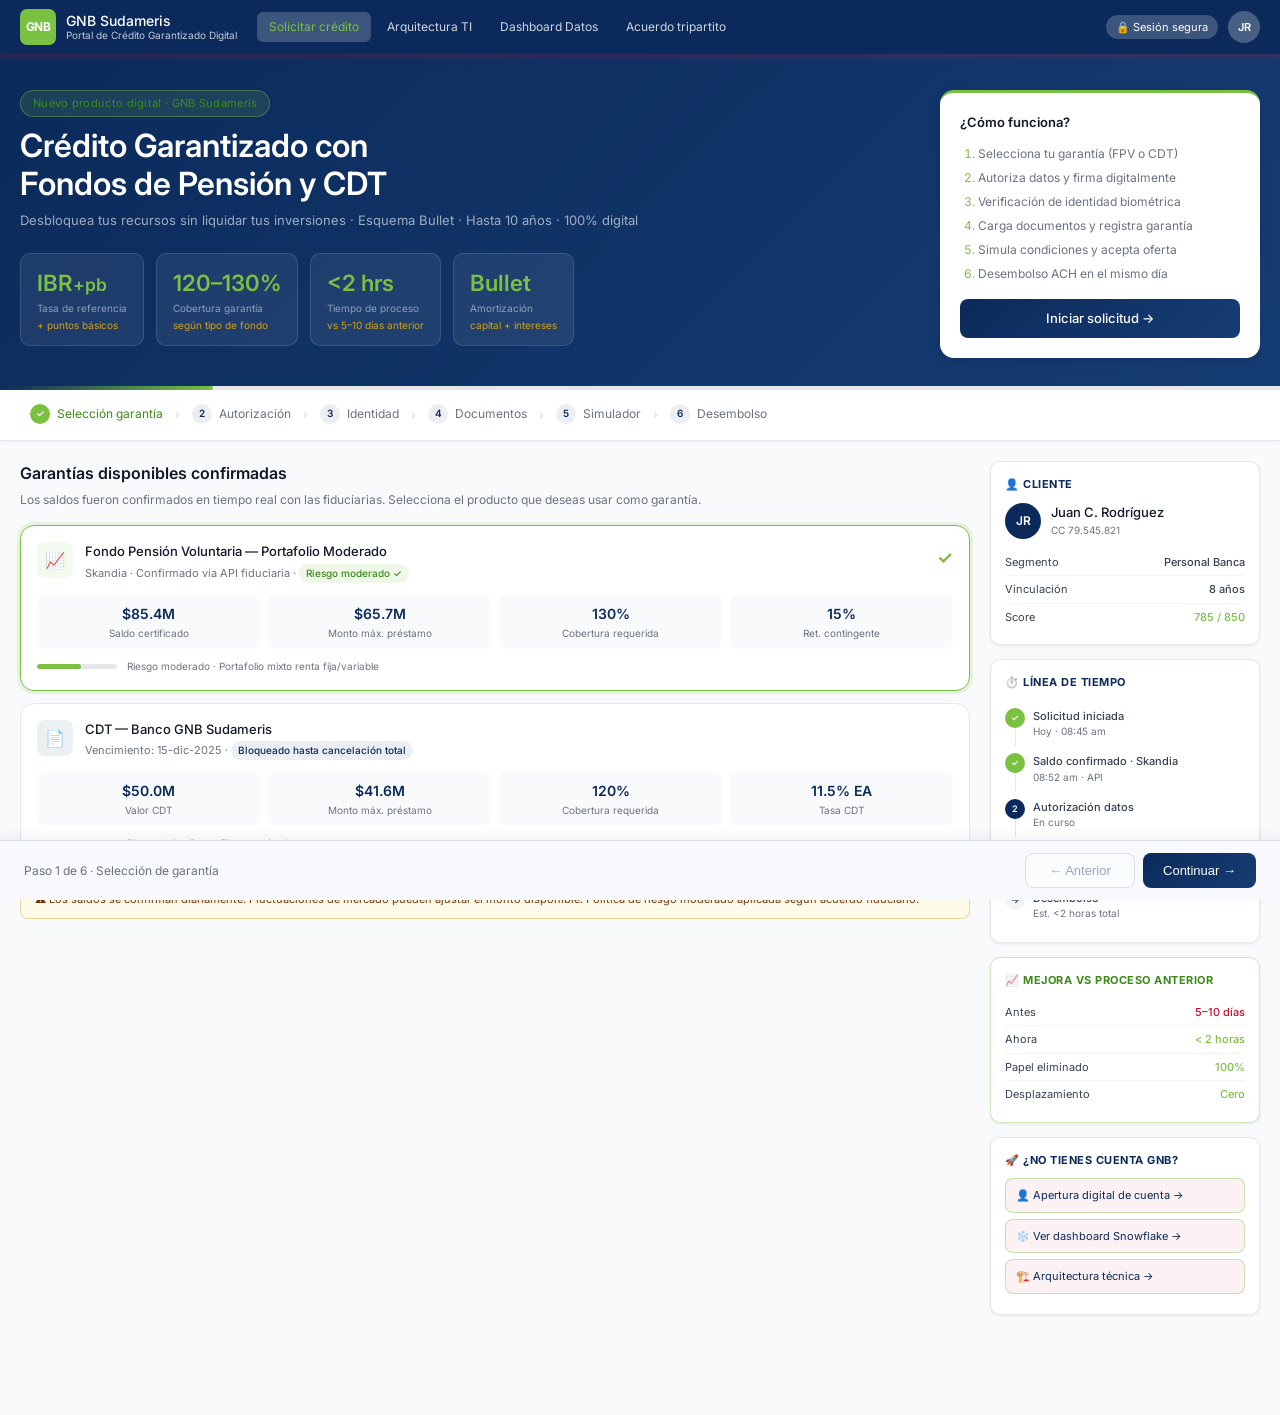
==== commit 64ee65e2: "Update print statement to say 'Goodbye World'" ====
--- a/acuerdo.html
+++ b/acuerdo.html
@@ -1,260 +1,634 @@
 <!DOCTYPE html>
+<!-- Portal de Crédito Garantizado Digital · colores institucionales GNB Sudameris -->
+<!-- Co-authored with CoCo -->
 <html lang="es">
 <head>
 <meta charset="UTF-8">
 <meta name="viewport" content="width=device-width, initial-scale=1.0">
-<title>GNB · Acuerdo Tripartito</title>
+<title>GNB Sudameris · Crédito Garantizado Digital</title>
 <link rel="stylesheet" href="styles.css">
+<link rel="preconnect" href="https://fonts.googleapis.com">
 <link href="https://fonts.googleapis.com/css2?family=Inter:wght@300;400;500;600;700&display=swap" rel="stylesheet">
+
+<!-- ═══ GNB Sudameris · Colores Institucionales ═══ -->
+<style>
+  :root {
+    --gnb-navy:       #0b2a5b;
+    --gnb-navy-light: #163d73;
+    --gnb-green:      #7AC142;
+    --gnb-green-dark: #5a9e2f;
+    --gnb-green-text: #3d8a1a;
+    --gnb-bg:         #f8f9fc;
+    --gnb-bg-grad:    #e8ecf4;
+  }
+
+  /* Header */
+  .site-header { background: var(--gnb-navy); }
+  .logo-mark { background: var(--gnb-green); color: white; }
+  .nav-link:hover, .nav-link.active {
+    color: var(--gnb-green);
+    border-bottom-color: var(--gnb-green);
+  }
+
+  /* Hero */
+  .product-hero { background: linear-gradient(135deg, var(--gnb-navy), var(--gnb-navy-light)); }
+  .hero-tag {
+    background: rgba(122,193,66,0.15);
+    color: var(--gnb-green-text);
+    border-color: rgba(122,193,66,0.4);
+  }
+  .hero-stat-val { color: var(--gnb-green); }
+
+  /* Quick card */
+  .quick-card { border-top: 3px solid var(--gnb-green); }
+  .quick-steps li::marker { color: var(--gnb-green); }
+
+  /* Buttons */
+  .btn-primary {
+    background: linear-gradient(135deg, var(--gnb-navy), var(--gnb-navy-light));
+    color: white; border: none;
+  }
+  .btn-primary:hover { background: linear-gradient(135deg, var(--gnb-green-dark), var(--gnb-green)); }
+  .btn-secondary { border-color: rgba(11,42,91,0.3); color: var(--gnb-navy); }
+
+  /* Progress bar */
+  .progress-bar-fill { background: linear-gradient(90deg, var(--gnb-navy), var(--gnb-green)); }
+
+  /* Stepper */
+  .step-num {
+    background: rgba(11,42,91,0.08);
+    color: var(--gnb-navy);
+    border-color: rgba(11,42,91,0.2);
+  }
+  .done-num { background: var(--gnb-green); color: white; border-color: var(--gnb-green-dark); }
+  .step-item.done span { color: var(--gnb-green-text); }
+  .step-item.active .step-num { background: var(--gnb-navy); color: white; }
+
+  /* Garantía cards */
+  .garantia-card.selected {
+    border-color: var(--gnb-green);
+    box-shadow: 0 0 0 3px rgba(122,193,66,0.15);
+  }
+  .check-mark { color: var(--gnb-green); }
+  .metric-val { color: var(--gnb-navy); }
+
+  /* Badges */
+  .badge-ok  { background: rgba(122,193,66,0.12); color: var(--gnb-green-text); border-color: rgba(122,193,66,0.4); }
+  .badge-info { background: rgba(11,42,91,0.08); color: var(--gnb-navy); border-color: rgba(11,42,91,0.25); }
+
+  /* Checkboxes */
+  .check-label input[type="checkbox"] { accent-color: var(--gnb-green); }
+
+  /* Sidebar */
+  .sidebar-section-title { color: var(--gnb-navy); font-weight: 700; }
+  .client-avatar { background: var(--gnb-navy); color: white; }
+
+  /* Timeline dots */
+  .tl-dot.done  { background: var(--gnb-green); color: white; }
+  .tl-dot.active { background: var(--gnb-navy); color: white; }
+
+  /* Tracking icons */
+  .track-icon.done   { background: rgba(122,193,66,0.15); color: var(--gnb-green-text); }
+  .track-icon.active { background: rgba(11,42,91,0.1);   color: var(--gnb-navy); }
+
+  /* Value highlights */
+  .val-green { color: var(--gnb-green-text); font-weight: 600; }
+
+  /* Bottom nav */
+  .bottom-nav { border-top: 1px solid rgba(11,42,91,0.12); background: var(--gnb-bg); }
+
+  /* Onboarding pills */
+  .onboarding-pill { border-color: rgba(122,193,66,0.4); color: var(--gnb-navy); }
+  .onboarding-pill:hover { background: rgba(122,193,66,0.1); border-color: var(--gnb-green); }
+
+  /* System chips */
+  .system-chip { background: rgba(11,42,91,0.06); color: var(--gnb-navy); border-color: rgba(11,42,91,0.15); }
+
+  /* Range sliders */
+  input[type="range"] { accent-color: var(--gnb-navy); }
+
+  /* Upload zone */
+  .upload-zone { border-color: rgba(122,193,66,0.4); }
+  .upload-zone:hover { background: rgba(122,193,66,0.05); border-color: var(--gnb-green); }
+
+  /* Result card values */
+  .result-val { color: var(--gnb-navy); font-weight: 700; }
+
+  /* Doc icons */
+  .doc-icon.ok { color: var(--gnb-green-text); }
+
+  /* OTP input focus */
+  .otp-input:focus { border-color: var(--gnb-navy); outline: none; box-shadow: 0 0 0 2px rgba(11,42,91,0.15); }
+</style>
 </head>
 <body>
+
+<!-- ═══════════════════════════ HEADER ═══════════════════════════ -->
 <header class="site-header">
   <div class="header-inner">
     <div class="logo-area">
       <div class="logo-mark">GNB</div>
-      <div class="logo-text">GNB Sudameris<span class="logo-sub">Acuerdo Tripartito · Jurídico / Riesgo</span></div>
+      <div class="logo-text">
+        GNB Sudameris
+        <span class="logo-sub">Portal de Crédito Garantizado Digital</span>
+      </div>
     </div>
     <nav class="header-nav">
-      <a href="index.html" class="nav-link">Solicitar crédito</a>
+      <a href="index.html" class="nav-link active">Solicitar crédito</a>
       <a href="arquitectura.html" class="nav-link">Arquitectura TI</a>
       <a href="snowflake.html" class="nav-link">Dashboard Datos</a>
-      <a href="acuerdo.html" class="nav-link active">Acuerdo tripartito</a>
+      <a href="acuerdo.html" class="nav-link">Acuerdo tripartito</a>
     </nav>
-    <div class="header-right"><span class="header-badge">⚖️ Jurídico / Riesgo</span></div>
+    <div class="header-right">
+      <span class="header-badge">🔒 Sesión segura</span>
+      <div class="header-user">JR</div>
+    </div>
   </div>
 </header>
 
-<div class="page-hero" style="background:linear-gradient(135deg,#1a2e1a,#1a3a2a)">
-  <div class="page-hero-inner">
-    <span class="hero-tag" style="background:rgba(26,122,74,0.2);border-color:rgba(26,122,74,0.4);color:#86efac">Entregable · Jurídico, Riesgo y Negociación</span>
-    <h1 class="hero-title" style="font-size:1.8rem">Acuerdo Tripartito de Servicios</h1>
-    <p class="hero-sub">GNB Sudameris · Fiduciarias · Rentas Vitalicias · Confecámaras · Marco jurídico y operativo del producto</p>
+<!-- ═══════════════════════════ HERO ═══════════════════════════ -->
+<section class="product-hero">
+  <div class="hero-inner">
+    <div class="hero-content">
+      <span class="hero-tag">Nuevo producto digital · GNB Sudameris</span>
+      <h1 class="hero-title">Crédito Garantizado con<br>Fondos de Pensión y CDT</h1>
+      <p class="hero-sub">Desbloquea tus recursos sin liquidar tus inversiones · Esquema Bullet · Hasta 10 años · 100% digital</p>
+      <div class="hero-stats">
+        <div class="hero-stat">
+          <div class="hero-stat-val">IBR<span style="font-size:1.1rem">+pb</span></div>
+          <div class="hero-stat-label">Tasa de referencia</div>
+          <div class="hero-stat-sub">+ puntos básicos</div>
+        </div>
+        <div class="hero-stat">
+          <div class="hero-stat-val">120–130%</div>
+          <div class="hero-stat-label">Cobertura garantía</div>
+          <div class="hero-stat-sub">según tipo de fondo</div>
+        </div>
+        <div class="hero-stat">
+          <div class="hero-stat-val">&lt;2 hrs</div>
+          <div class="hero-stat-label">Tiempo de proceso</div>
+          <div class="hero-stat-sub">vs 5–10 días anterior</div>
+        </div>
+        <div class="hero-stat">
+          <div class="hero-stat-val">Bullet</div>
+          <div class="hero-stat-label">Amortización</div>
+          <div class="hero-stat-sub">capital + intereses</div>
+        </div>
+      </div>
+    </div>
+    <div class="hero-aside">
+      <div class="quick-card">
+        <div class="quick-card-title">¿Cómo funciona?</div>
+        <ol class="quick-steps">
+          <li>Selecciona tu garantía (FPV o CDT)</li>
+          <li>Autoriza datos y firma digitalmente</li>
+          <li>Verificación de identidad biométrica</li>
+          <li>Carga documentos y registra garantía</li>
+          <li>Simula condiciones y acepta oferta</li>
+          <li>Desembolso ACH en el mismo día</li>
+        </ol>
+        <a href="#stepper-section" class="btn-primary btn-block">Iniciar solicitud →</a>
+      </div>
+    </div>
+  </div>
+</section>
+
+<!-- ═══════════════════════════ PROGRESS ═══════════════════════════ -->
+<div class="progress-bar-wrap">
+  <div class="progress-bar-fill" id="prog-fill" style="width:16.6%"></div>
+</div>
+
+<!-- ═══════════════════════════ STEPPER ═══════════════════════════ -->
+<div class="stepper-wrap" id="stepper-section">
+  <div class="stepper-inner">
+    <div class="step-item done" onclick="goStep(1)">
+      <div class="step-num done-num">✓</div>
+      <span>Selección garantía</span>
+    </div>
+    <div class="step-sep">›</div>
+    <div class="step-item" id="tab-2" onclick="goStep(2)">
+      <div class="step-num" id="snum-2">2</div>
+      <span>Autorización</span>
+    </div>
+    <div class="step-sep">›</div>
+    <div class="step-item" id="tab-3" onclick="goStep(3)">
+      <div class="step-num" id="snum-3">3</div>
+      <span>Identidad</span>
+    </div>
+    <div class="step-sep">›</div>
+    <div class="step-item" id="tab-4" onclick="goStep(4)">
+      <div class="step-num" id="snum-4">4</div>
+      <span>Documentos</span>
+    </div>
+    <div class="step-sep">›</div>
+    <div class="step-item" id="tab-5" onclick="goStep(5)">
+      <div class="step-num" id="snum-5">5</div>
+      <span>Simulador</span>
+    </div>
+    <div class="step-sep">›</div>
+    <div class="step-item" id="tab-6" onclick="goStep(6)">
+      <div class="step-num" id="snum-6">6</div>
+      <span>Desembolso</span>
+    </div>
   </div>
 </div>
 
-<main class="acuerdo-main">
-
-  <!-- PARTES -->
-  <div class="acuerdo-section">
-    <h2 class="acuerdo-title">Partes del acuerdo y roles</h2>
-    <div class="partes-grid">
-      <div class="parte-card" style="border-top-color:#C8102E">
-        <div class="parte-icon">🏦</div>
-        <div class="parte-nombre">GNB Sudameris S.A.</div>
-        <div class="parte-rol">Acreedor</div>
-        <div class="parte-desc">Otorga el crédito, administra el riesgo de la cartera, ejecuta la garantía ante incumplimiento, define políticas de cobertura y monitorea diariamente el portafolio vía Snowflake.</div>
-      </div>
-      <div class="parte-card" style="border-top-color:#185FA5">
-        <div class="parte-icon">📋</div>
-        <div class="parte-nombre">Fiduciarias</div>
-        <div class="parte-rol">Custodios de garantía</div>
-        <div class="parte-desc">Skandia · Protección · Porvenir. Confirman saldos en tiempo real vía API, bloquean recursos por instrucción del banco, ejecutan giro ante mora o caída de cobertura dentro de 2 horas hábiles.</div>
-      </div>
-      <div class="parte-card" style="border-top-color:#1a7a4a">
-        <div class="parte-icon">👥</div>
-        <div class="parte-nombre">Rentas Vitalicias S.A.</div>
-        <div class="parte-rol">Administrador de rentas</div>
-        <div class="parte-desc">Certifica el estado de pensionados, confirma resolución de pensión vigente, gestiona la retención contingente aplicable según el tipo de portafolio del cliente.</div>
-      </div>
-      <div class="parte-card" style="border-top-color:#8a6200">
-        <div class="parte-icon">🏢</div>
-        <div class="parte-nombre">Confecámaras · SIGaR</div>
-        <div class="parte-rol">Registro de garantías</div>
-        <div class="parte-desc">Registra y da publicidad a las garantías mobiliarias (Ley 1676). Vigencia de 5 años por inscripción — optimiza costos operativos eliminando renovación en cada prórroga anual.</div>
-      </div>
-    </div>
+<!-- ═══════════════════════════ MAIN LAYOUT ═══════════════════════════ -->
+<main class="main-layout">
+  <div class="content-area">
+
+    <!-- ─── PANEL 1: GARANTÍAS ─── -->
+    <section class="panel active" id="panel-1">
+      <h2 class="panel-title">Garantías disponibles confirmadas</h2>
+      <p class="panel-desc">Los saldos fueron confirmados en tiempo real con las fiduciarias. Selecciona el producto que deseas usar como garantía.</p>
+
+      <div class="garantia-card selected" id="gcard-1" onclick="selectGarantia(1)">
+        <div class="garantia-header">
+          <div class="garantia-icon" style="background:rgba(122,193,66,0.09)">📈</div>
+          <div class="garantia-info">
+            <div class="garantia-name">Fondo Pensión Voluntaria — Portafolio Moderado</div>
+            <div class="garantia-entity">Skandia · Confirmado vía API fiduciaria · <span class="badge badge-ok">Riesgo moderado ✓</span></div>
+          </div>
+          <div class="check-mark" id="check-1">✓</div>
+        </div>
+        <div class="garantia-metrics">
+          <div class="metric-box"><div class="metric-val">$85.4M</div><div class="metric-lbl">Saldo certificado</div></div>
+          <div class="metric-box"><div class="metric-val">$65.7M</div><div class="metric-lbl">Monto máx. préstamo</div></div>
+          <div class="metric-box"><div class="metric-val">130%</div><div class="metric-lbl">Cobertura requerida</div></div>
+          <div class="metric-box"><div class="metric-val">15%</div><div class="metric-lbl">Ret. contingente</div></div>
+        </div>
+        <div class="risk-row">
+          <div class="risk-bar"><div class="risk-fill" style="width:55%;background:#7AC142"></div></div>
+          <span class="risk-label">Riesgo moderado · Portafolio mixto renta fija/variable</span>
+        </div>
+      </div>
+
+      <div class="garantia-card" id="gcard-2" onclick="selectGarantia(2)">
+        <div class="garantia-header">
+          <div class="garantia-icon" style="background:rgba(11,42,91,0.07)">📄</div>
+          <div class="garantia-info">
+            <div class="garantia-name">CDT — Banco GNB Sudameris</div>
+            <div class="garantia-entity">Vencimiento: 15-dic-2025 · <span class="badge badge-info">Bloqueado hasta cancelación total</span></div>
+          </div>
+          <div class="check-mark" id="check-2" style="display:none">✓</div>
+        </div>
+        <div class="garantia-metrics">
+          <div class="metric-box"><div class="metric-val">$50.0M</div><div class="metric-lbl">Valor CDT</div></div>
+          <div class="metric-box"><div class="metric-val">$41.6M</div><div class="metric-lbl">Monto máx. préstamo</div></div>
+          <div class="metric-box"><div class="metric-val">120%</div><div class="metric-lbl">Cobertura requerida</div></div>
+          <div class="metric-box"><div class="metric-val">11.5% EA</div><div class="metric-lbl">Tasa CDT</div></div>
+        </div>
+        <div class="risk-row">
+          <div class="risk-bar"><div class="risk-fill" style="width:15%;background:#0b2a5b"></div></div>
+          <span class="risk-label">Riesgo bajo · Renta fija garantizada</span>
+        </div>
+      </div>
+
+      <div class="alert-box warn">
+        ⚠️ Los saldos se confirman diariamente. Fluctuaciones de mercado pueden ajustar el monto disponible. Política de riesgo moderado aplicada según acuerdo fiduciario.
+      </div>
+    </section>
+
+    <!-- ─── PANEL 2: AUTORIZACIÓN ─── -->
+    <section class="panel" id="panel-2">
+      <h2 class="panel-title">Autorización y acuerdo de servicios</h2>
+
+      <div class="consent-box">
+        <div class="consent-header">
+          <div class="consent-icon" style="background:rgba(11,42,91,0.08)">🔐</div>
+          <div class="consent-title">Autorización de tratamiento de datos personales · Ley 1581/2012</div>
+        </div>
+        <p class="consent-text">Autorizo a GNB Sudameris, Skandia, y las demás fiduciarias participantes en el acuerdo de servicio tripartito, a consultar, verificar y compartir mi información financiera, de identidad y de saldos de productos de inversión, exclusivamente para efectos del otorgamiento del presente crédito garantizado.</p>
+        <label class="check-label"><input type="checkbox" checked> Autorizo compartir mis datos con las fiduciarias participantes (Skandia, Protección, Porvenir según aplique)</label>
+        <label class="check-label"><input type="checkbox" checked> Autorizo la consulta en centrales de riesgo (TransUnion, DataCrédito) y validación biométrica</label>
+        <label class="check-label"><input type="checkbox" checked> Autorizo el bloqueo y retención contingente de mi garantía durante la vigencia del crédito</label>
+        <label class="check-label"><input type="checkbox" checked> Acepto el acuerdo tripartito banco–Rentas–fiduciarias y el registro en Confecámaras a 5 años</label>
+      </div>
+
+      <div class="consent-box">
+        <div class="consent-header">
+          <div class="consent-icon" style="background:rgba(11,42,91,0.07)">🏛️</div>
+          <div class="consent-title">Partes del acuerdo de servicios tripartito</div>
+        </div>
+        <div class="systems-row">
+          <span class="system-chip">🏦 GNB Sudameris S.A.</span>
+          <span class="system-chip">📋 Skandia Fiduciaria</span>
+          <span class="system-chip">👥 Rentas Vitalicias S.A.</span>
+          <span class="system-chip">🏢 Confecámaras</span>
+          <span class="system-chip">❄️ Snowflake Data Hub</span>
+        </div>
+        <p class="consent-text">El acuerdo establece: entrega online de saldos certificados, retención contingente automática, notificación inmediata de fluctuaciones, y fuente líquida de pago con giro inmediato vía ACH en caso de mora, incumplimiento o caída de garantía por debajo del 100% de cobertura.</p>
+      </div>
+
+      <div class="consent-box" style="border-color:rgba(122,193,66,0.35)">
+        <div class="consent-header">
+          <div class="consent-icon" style="background:rgba(122,193,66,0.09)">✍️</div>
+          <div class="consent-title" style="color:#3d8a1a">Firma electrónica — PLA15 | OTP vía SMS/Email · Decreto 2364</div>
+        </div>
+        <div class="otp-row">
+          <input type="text" class="otp-input" placeholder="● ● ● ● ● ●" maxlength="6">
+          <button class="btn-secondary" onclick="alert('OTP enviado a su celular registrado')">Reenviar OTP</button>
+        </div>
+        <p class="consent-text" style="margin-top:8px">Ingresa el código de 6 dígitos enviado a su número registrado. El código expira en 5 minutos.</p>
+      </div>
+    </section>
+
+    <!-- ─── PANEL 3: VERIFICACIÓN ─── -->
+    <section class="panel" id="panel-3">
+      <h2 class="panel-title">Verificación de identidad multifactor</h2>
+
+      <div class="verify-list">
+        <div class="verify-item">
+          <div class="verify-icon" style="background:rgba(122,193,66,0.09)">✅</div>
+          <div class="verify-info">
+            <div class="verify-name">Cédula de ciudadanía — validación RNEC</div>
+            <div class="verify-detail">Documento verificado · Registraduría Nacional · sin novedades</div>
+          </div>
+          <span class="badge badge-ok">Validado</span>
+        </div>
+        <div class="verify-item">
+          <div class="verify-icon" style="background:rgba(122,193,66,0.09)">👆</div>
+          <div class="verify-info">
+            <div class="verify-name">Dactiloscopía — huella biométrica</div>
+            <div class="verify-detail">Score biométrico: 98.4% · AFIS Colombia · Tiempo real</div>
+          </div>
+          <span class="badge badge-ok">Validado</span>
+        </div>
+        <div class="verify-item">
+          <div class="verify-icon" style="background:rgba(122,193,66,0.09)">📊</div>
+          <div class="verify-info">
+            <div class="verify-name">Centrales de riesgo — TransUnion / DataCrédito</div>
+            <div class="verify-detail">Score crediticio: 785 · Sin obligaciones en mora · Cupo disponible</div>
+          </div>
+          <span class="badge badge-ok">Aprobado</span>
+        </div>
+        <div class="verify-item">
+          <div class="verify-icon" style="background:rgba(212,160,23,0.12)">🎥</div>
+          <div class="verify-info">
+            <div class="verify-name">Video verificación de identidad (liveness check)</div>
+            <div class="verify-detail">Anti-deepfake · Captura documento + selfie en vivo · GNB Digital Onboarding</div>
+          </div>
+          <span class="badge badge-warn">En proceso</span>
+        </div>
+        <div class="verify-item">
+          <div class="verify-icon" style="background:#f5f5f5">🎙️</div>
+          <div class="verify-info">
+            <div class="verify-name">Confirmación de condiciones — grabación digital</div>
+            <div class="verify-detail">El asesor confirma: tasa, plazo, monto y condiciones · Reemplaza formato físico</div>
+          </div>
+          <span class="badge badge-pending">Pendiente</span>
+        </div>
+        <div class="verify-item">
+          <div class="verify-icon" style="background:#f5f5f5">📒</div>
+          <div class="verify-info">
+            <div class="verify-name">Validación de referencias personales</div>
+            <div class="verify-detail">2 referencias contactadas vía SMS/llamada automatizada</div>
+          </div>
+          <span class="badge badge-pending">Pendiente</span>
+        </div>
+      </div>
+
+      <div class="integrations-box">
+        <div class="integrations-title">Integrado con:</div>
+        <div class="systems-row">
+          <span class="system-chip">📱 GNB Onboarding Digital</span>
+          <span class="system-chip">🏛️ RNEC</span>
+          <span class="system-chip">📈 TransUnion API</span>
+          <span class="system-chip">❄️ Snowflake · Capa analítica</span>
+        </div>
+      </div>
+    </section>
+
+    <!-- ─── PANEL 4: DOCUMENTOS ─── -->
+    <section class="panel" id="panel-4">
+      <h2 class="panel-title">Gestión documental y registro de garantías</h2>
+      <div class="two-col">
+        <div>
+          <h3 class="sub-title">Documentos cargados</h3>
+          <div class="doc-item"><span class="doc-icon ok">✅</span><span class="doc-name">Cédula de ciudadanía · ambas caras</span><span class="badge badge-ok">OK</span></div>
+          <div class="doc-item"><span class="doc-icon ok">✅</span><span class="doc-name">Soportes de ingresos · últimos 3 meses</span><span class="badge badge-ok">OK</span></div>
+          <div class="doc-item"><span class="doc-icon ok">✅</span><span class="doc-name">Contrato de trabajo / resolución pensión</span><span class="badge badge-ok">OK</span></div>
+          <div class="doc-item"><span class="doc-icon warn">⏳</span><span class="doc-name">Certificación saldo fondo (fiduciaria)</span><span class="badge badge-warn">Auto</span></div>
+          <div class="doc-item"><span class="doc-icon warn">⏳</span><span class="doc-name">Formato PLA15 · diligenciado</span><span class="badge badge-warn">Pendiente firma</span></div>
+          <div class="upload-zone" onclick="alert('Seleccionar archivo')">
+            <div class="upload-icon">☁️</div>
+            <div class="upload-label">Arrastra o selecciona documentos adicionales</div>
+            <div class="upload-sub">PDF, JPG, PNG · máx. 10MB por archivo</div>
+          </div>
+        </div>
+        <div>
+          <h3 class="sub-title">Estado de garantías</h3>
+          <div class="status-card" style="border-color:rgba(122,193,66,0.4)">
+            <div class="status-card-title" style="color:#3d8a1a">🔒 Bloqueo en fiduciaria</div>
+            <div class="status-row"><span>Estado</span><span class="val-green">Bloqueado ✓</span></div>
+            <div class="status-row"><span>Monto bloqueado</span><span>$85.4M</span></div>
+            <div class="status-row"><span>Certificado</span><span class="val-green">#F-2024-8821</span></div>
+            <div class="status-row"><span>Vigencia</span><span>5 años</span></div>
+          </div>
+          <div class="status-card" style="border-color:rgba(11,42,91,0.35);margin-top:10px">
+            <div class="status-card-title" style="color:#0b2a5b">🏢 Confecámaras — Registro</div>
+            <div class="status-row"><span>Estado</span><span class="val-warn">En registro</span></div>
+            <div class="status-row"><span>Tipo</span><span>Mobiliaria · Ley 1676</span></div>
+            <div class="status-row"><span>Folio</span><span>#GM-24-00145</span></div>
+            <div class="status-row"><span>Vigencia</span><span class="val-green">5 años (optimizado)</span></div>
+          </div>
+          <div class="alert-box" style="background:rgba(212,160,23,0.08);border-color:rgba(212,160,23,0.4);margin-top:10px">
+            💡 Garantía a 5 años en Confecámaras. Ahorro estimado en costos notariales por prórrogas: <strong>$320.000 COP</strong>
+          </div>
+        </div>
+      </div>
+    </section>
+
+    <!-- ─── PANEL 5: SIMULADOR ─── -->
+    <section class="panel" id="panel-5">
+      <h2 class="panel-title">Simulador de condiciones — Crédito garantizado</h2>
+      <div class="two-col">
+        <div>
+          <div class="sim-monto-display">
+            <div class="sim-label">Monto del crédito</div>
+            <div class="sim-val" id="sim-monto">$58,000,000 COP</div>
+          </div>
+          <div class="slider-group">
+            <div class="slider-row">
+              <label>Monto (millones COP)</label>
+              <input type="range" min="10" max="65" value="58" oninput="updateSim()" id="sl-monto">
+              <span id="out-monto">$58M</span>
+            </div>
+            <div class="slider-row">
+              <label>Plazo (meses)</label>
+              <input type="range" min="12" max="120" value="12" step="12" oninput="updateSim()" id="sl-plazo">
+              <span id="out-plazo">12 meses</span>
+            </div>
+            <div class="slider-row">
+              <label>IBR + puntos básicos</label>
+              <input type="range" min="50" max="400" value="180" oninput="updateSim()" id="sl-ibr">
+              <span id="out-ibr">+180 pb</span>
+            </div>
+          </div>
+          <div class="field-group">
+            <label class="field-label">Tipo de tasa</label>
+            <select class="field-select" onchange="updateSim()">
+              <option>IBR + puntos básicos (recomendado)</option>
+              <option>Tasa cartelera fija</option>
+              <option>Amortización francesa mensual</option>
+            </select>
+          </div>
+          <div class="alert-box" style="background:rgba(122,193,66,0.07);border-color:rgba(122,193,66,0.35);margin-top:14px">
+            📊 <strong>Ventaja vs rescate del fondo:</strong> Mantener inversión genera ~8.5% anual estimado vs costo de deuda. El cliente preserva su capital y sus rendimientos futuros.
+          </div>
+        </div>
+        <div>
+          <div class="result-card">
+            <h3 class="sub-title">Resumen del crédito</h3>
+            <div class="result-row"><span>Tasa total E.A.</span><span class="result-val" id="r-tasa">13.30%</span></div>
+            <div class="result-row"><span>Intereses anuales (bullet)</span><span class="result-val" id="r-int">$7,714,000</span></div>
+            <div class="result-row"><span>Capital (vencimiento)</span><span class="result-val" id="r-cap">$58,000,000</span></div>
+            <div class="result-row"><span>Cobertura actual</span><span class="result-val val-green" id="r-cob">147.2%</span></div>
+            <div class="result-row"><span>Plazo máximo</span><span class="result-val">10 años prorrogable</span></div>
+            <div class="result-row"><span>Desembolso vía</span><span class="result-val">ACH mismo día</span></div>
+            <div class="result-row"><span>Registro Confecámaras</span><span class="result-val val-green">5 años ✓</span></div>
+          </div>
+          <div class="risk-policy-box">
+            <div class="sub-title" style="margin-bottom:8px">Política de riesgo aplicada</div>
+            <span class="badge badge-ok">Portafolio moderado ✓</span>
+            <span class="badge badge-info">Cobertura 130%</span>
+            <span class="badge badge-info">Retención 15%</span>
+            <span class="badge badge-warn">Alerta si cae &lt;110%</span>
+          </div>
+        </div>
+      </div>
+    </section>
+
+    <!-- ─── PANEL 6: DESEMBOLSO ─── -->
+    <section class="panel" id="panel-6">
+      <h2 class="panel-title">Desembolso — Aprobación y giro</h2>
+      <div class="two-col">
+        <div>
+          <h3 class="sub-title">Tracking del proceso</h3>
+          <div class="track-list">
+            <div class="track-item done">
+              <div class="track-icon done">✓</div>
+              <div class="track-info">
+                <div class="track-name">Garantía bloqueada — fiduciaria</div>
+                <div class="track-detail">Certificado #F-2024-8821 · 09:14 am</div>
+              </div>
+              <span class="badge badge-ok">Listo</span>
+            </div>
+            <div class="track-item done">
+              <div class="track-icon done">✓</div>
+              <div class="track-info">
+                <div class="track-name">Garantía registrada — Confecámaras</div>
+                <div class="track-detail">Folio #GM-24-00145 · 5 años</div>
+              </div>
+              <span class="badge badge-ok">Listo</span>
+            </div>
+            <div class="track-item done">
+              <div class="track-icon done">✓</div>
+              <div class="track-info">
+                <div class="track-name">Pagaré contabilizado en sistema</div>
+                <div class="track-detail">CORE bancario GNB · Límites creados</div>
+              </div>
+              <span class="badge badge-ok">Listo</span>
+            </div>
+            <div class="track-item active">
+              <div class="track-icon active">⏳</div>
+              <div class="track-info">
+                <div class="track-name">Aprobación área de crédito</div>
+                <div class="track-detail">Validación final automatizada · &lt;15 minutos</div>
+              </div>
+              <span class="badge badge-warn">En curso</span>
+            </div>
+            <div class="track-item pending">
+              <div class="track-icon pending">→</div>
+              <div class="track-info">
+                <div class="track-name">Desembolso vía ACH / GNB</div>
+                <div class="track-detail">Giro inmediato a cuenta verificada · Anti-fraude validado</div>
+              </div>
+              <span class="badge badge-pending">Pendiente</span>
+            </div>
+          </div>
+        </div>
+        <div>
+          <div class="status-card" style="border-color:rgba(122,193,66,0.4)">
+            <div class="status-card-title" style="color:#3d8a1a">💳 Cuenta de desembolso</div>
+            <div class="status-row"><span>Banco</span><span>GNB Sudameris</span></div>
+            <div class="status-row"><span>Cuenta</span><span>**** 4821</span></div>
+            <div class="status-row"><span>Tipo</span><span>Cuenta corriente</span></div>
+            <div class="status-row"><span>Titular</span><span>Juan C. Rodríguez</span></div>
+            <div class="status-row"><span>Monto a girar</span><span class="val-green" style="font-weight:600">$58,700,000</span></div>
+            <div class="status-row"><span>Canal</span><span class="val-green">ACH mismo día</span></div>
+          </div>
+          <div class="alert-box warn" style="margin-top:10px">
+            🛡️ <strong>Anti-fraude:</strong> Desembolso solo a cuentas verificadas del titular. Montos &gt;$50M requieren token adicional. BREV disponible para clientes con historial GNB &gt;12 meses.
+          </div>
+          <div class="alerts-box" style="margin-top:10px">
+            <div class="sub-title" style="margin-bottom:8px">Alertas de monitoreo activas</div>
+            <span class="badge badge-warn">⚠️ Cobertura &lt;110%</span>
+            <span class="badge badge-err">🚨 Cobertura &lt;100%</span>
+            <span class="badge badge-info">❄️ Revisión diaria Snowflake</span>
+            <span class="badge badge-warn">⏱️ Mora D+1</span>
+          </div>
+        </div>
+      </div>
+    </section>
+
+  </div><!-- /content-area -->
+
+  <!-- ═══════════════════════════ SIDEBAR ═══════════════════════════ -->
+  <aside class="sidebar">
+
+    <div class="sidebar-card">
+      <div class="sidebar-section-title">👤 Cliente</div>
+      <div class="client-header">
+        <div class="client-avatar">JR</div>
+        <div>
+          <div class="client-name">Juan C. Rodríguez</div>
+          <div class="client-id">CC 79.545.821</div>
+        </div>
+      </div>
+      <div class="status-row"><span>Segmento</span><span>Personal Banca</span></div>
+      <div class="status-row"><span>Vinculación</span><span>8 años</span></div>
+      <div class="status-row"><span>Score</span><span class="val-green">785 / 850</span></div>
+    </div>
+
+    <div class="sidebar-card">
+      <div class="sidebar-section-title">⏱️ Línea de tiempo</div>
+      <div class="timeline">
+        <div class="tl-item done"><div class="tl-dot done">✓</div><div><div class="tl-title">Solicitud iniciada</div><div class="tl-time">Hoy · 08:45 am</div></div></div>
+        <div class="tl-item done"><div class="tl-dot done">✓</div><div><div class="tl-title">Saldo confirmado · Skandia</div><div class="tl-time">08:52 am · API</div></div></div>
+        <div class="tl-item active"><div class="tl-dot active">2</div><div><div class="tl-title">Autorización datos</div><div class="tl-time">En curso</div></div></div>
+        <div class="tl-item pending"><div class="tl-dot pending">3</div><div><div class="tl-title">Biometría y docs</div><div class="tl-time">Est. 15 min</div></div></div>
+        <div class="tl-item pending"><div class="tl-dot pending">→</div><div><div class="tl-title">Desembolso</div><div class="tl-time">Est. &lt;2 horas total</div></div></div>
+      </div>
+    </div>
+
+    <div class="sidebar-card" style="border-color:rgba(122,193,66,0.35)">
+      <div class="sidebar-section-title" style="color:#3d8a1a">📈 Mejora vs proceso anterior</div>
+      <div class="status-row"><span>Antes</span><span class="val-red">5–10 días</span></div>
+      <div class="status-row"><span>Ahora</span><span class="val-green">&lt; 2 horas</span></div>
+      <div class="status-row"><span>Papel eliminado</span><span class="val-green">100%</span></div>
+      <div class="status-row"><span>Desplazamiento</span><span class="val-green">Cero</span></div>
+    </div>
+
+    <div class="sidebar-card">
+      <div class="sidebar-section-title">🚀 ¿No tienes cuenta GNB?</div>
+      <a href="#" class="onboarding-pill">👤 Apertura digital de cuenta →</a>
+      <a href="snowflake.html" class="onboarding-pill">❄️ Ver dashboard Snowflake →</a>
+      <a href="arquitectura.html" class="onboarding-pill">🏗️ Arquitectura técnica →</a>
+    </div>
+
+  </aside>
+</main>
+
+<!-- ═══════════════════════════ BOTTOM NAV ═══════════════════════════ -->
+<div class="bottom-nav">
+  <div class="nav-info" id="step-info">Paso 1 de 6 · Selección de garantía</div>
+  <div class="nav-buttons">
+    <button class="btn-secondary" id="btn-prev" onclick="prevStep()" style="opacity:0.4">← Anterior</button>
+    <button class="btn-primary" id="btn-next" onclick="nextStep()">Continuar →</button>
   </div>
-
-  <!-- FLUJO -->
-  <div class="acuerdo-section">
-    <h2 class="acuerdo-title">Flujo completo del acuerdo — 4 fases</h2>
-    <div class="flow-timeline">
-
-      <div class="flow-phase">
-        <div class="flow-phase-header" style="background:#C8102E">
-          <span class="flow-phase-num">Fase 1</span>
-          <span>Acuerdo de servicios previo (one-time)</span>
-        </div>
-        <div class="flow-phase-body">
-          <div class="flow-two">
-            <div class="flow-box" onclick="expandDetail('d1')">
-              <div class="flow-box-title">📑 Acuerdo marco banco–fiduciaria</div>
-              <div class="flow-box-detail">Entrega online saldos · bloqueo · retención contingente · SLA 3s</div>
-              <div class="flow-detail-expanded" id="d1">
-                <ul>
-                  <li>Cláusula de entrega de información online: saldos diarios + tiempo real bajo demanda</li>
-                  <li>Retención contingente por tipo de portafolio: 15% moderado · 10% bajo · 0% CDT</li>
-                  <li>SLA respuesta API: máximo 3 segundos para consultas en tiempo real</li>
-                  <li>Protocolo de bloqueo: instrucción del banco → confirmación fiduciaria en &lt;1 hora</li>
-                  <li>Autenticación: certificados digitales + firma HMAC-SHA256</li>
-                </ul>
-              </div>
-            </div>
-            <div class="flow-box" onclick="expandDetail('d2')">
-              <div class="flow-box-title">🏢 Integración Confecámaras · SIGaR</div>
-              <div class="flow-box-detail">Registro garantías mobiliarias · Ley 1676 · 5 años</div>
-              <div class="flow-detail-expanded" id="d2">
-                <ul>
-                  <li>Vigencia de inscripción: 5 años desde el primer otorgamiento</li>
-                  <li>Aplica para todas las prórrogas anuales dentro del período de 5 años</li>
-                  <li>Costo de registro inicial asumido por el banco</li>
-                  <li>Ahorro estimado por operación: ~$320.000 COP en costos notariales</li>
-                  <li>API SIGaR para registro y consulta de estado en tiempo real</li>
-                </ul>
-              </div>
-            </div>
-          </div>
-        </div>
-      </div>
-
-      <div class="flow-connector">↓</div>
-
-      <div class="flow-phase">
-        <div class="flow-phase-header" style="background:#185FA5">
-          <span class="flow-phase-num">Fase 2</span>
-          <span>Inicio de solicitud por el cliente (100% digital)</span>
-        </div>
-        <div class="flow-phase-body">
-          <div class="flow-linear">
-            <div class="flow-step">
-              <div class="flow-step-num" style="background:#185FA5">1</div>
-              <div><div class="flow-step-title">Cliente ingresa al portal GNB</div><div class="flow-step-detail">Web · app · 24/7 · sin desplazamiento · sin papel</div></div>
-            </div>
-            <div class="flow-step-arrow">→</div>
-            <div class="flow-step">
-              <div class="flow-step-num" style="background:#185FA5">2</div>
-              <div><div class="flow-step-title">Consulta saldo fiduciaria (API tiempo real)</div><div class="flow-step-detail">Solo portafolios riesgo moderado o bajo · retención contingente</div></div>
-            </div>
-            <div class="flow-step-arrow">→</div>
-            <div class="flow-step">
-              <div class="flow-step-num" style="background:#185FA5">3</div>
-              <div><div class="flow-step-title">Oferta generada · simulador</div><div class="flow-step-detail">Monto · tasa IBR+pb · plazo bullet · cliente acepta</div></div>
-            </div>
-          </div>
-        </div>
-      </div>
-
-      <div class="flow-connector">↓</div>
-
-      <div class="flow-phase">
-        <div class="flow-phase-header" style="background:#8a6200">
-          <span class="flow-phase-num">Fase 3</span>
-          <span>Validaciones simultáneas (automatizadas en paralelo)</span>
-        </div>
-        <div class="flow-phase-body">
-          <div class="flow-parallel">
-            <div class="flow-box-sm" onclick="expandDetail('d3')">
-              <div class="flow-box-title">🔐 Verificación identidad</div>
-              <div class="flow-box-detail">Biometría · RNEC · OTP</div>
-              <div class="flow-detail-expanded" id="d3">
-                <ul>
-                  <li>Dactiloscopía con AFIS Colombia</li>
-                  <li>Validación RNEC en tiempo real</li>
-                  <li>Video liveness check anti-deepfake</li>
-                  <li>OTP firmado (Decreto 2364)</li>
-                </ul>
-              </div>
-            </div>
-            <div class="flow-parallel-plus">+</div>
-            <div class="flow-box-sm">
-              <div class="flow-box-title">📊 Score crediticio</div>
-              <div class="flow-box-detail">TransUnion · DataCrédito</div>
-            </div>
-            <div class="flow-parallel-plus">+</div>
-            <div class="flow-box-sm" onclick="expandDetail('d4')">
-              <div class="flow-box-title">✍️ Firma electrónica</div>
-              <div class="flow-box-detail">PLA15 · pagaré · garantías</div>
-              <div class="flow-detail-expanded" id="d4">
-                <ul>
-                  <li>Formato PLA15 GNB Sudameris</li>
-                  <li>Contrato marco de bloqueo</li>
-                  <li>Pagaré en blanco + carta instrucciones</li>
-                  <li>Grabación confirmación de condiciones</li>
-                </ul>
-              </div>
-            </div>
-          </div>
-          <div class="flow-merge">↓ Resultado convergente ↓</div>
-          <div class="flow-box" style="border-color:rgba(26,122,74,0.4)" onclick="expandDetail('d5')">
-            <div class="flow-box-title" style="color:#1a7a4a">🔒 Bloqueo garantía fiduciaria + Registro Confecámaras</div>
-            <div class="flow-box-detail">Simultáneo · certificado digital emitido · folio garantía · vigencia 5 años</div>
-            <div class="flow-detail-expanded" id="d5">
-              <ul>
-                <li>Fiduciaria confirma bloqueo con certificado digital numerado</li>
-                <li>SIGaR registra garantía mobiliaria y asigna folio de registro</li>
-                <li>Ambas confirmaciones llegan al orquestador en &lt;60 segundos</li>
-                <li>El cliente recibe notificación por SMS y email</li>
-              </ul>
-            </div>
-          </div>
-        </div>
-      </div>
-
-      <div class="flow-connector">↓</div>
-
-      <div class="flow-phase">
-        <div class="flow-phase-header" style="background:#1a7a4a">
-          <span class="flow-phase-num">Fase 4</span>
-          <span>Aprobación automática y desembolso</span>
-        </div>
-        <div class="flow-phase-body">
-          <div class="flow-linear">
-            <div class="flow-step">
-              <div class="flow-step-num" style="background:#1a7a4a">✓</div>
-              <div><div class="flow-step-title">Motor aprobación automática</div><div class="flow-step-detail">Cobertura OK · identidad OK · docs OK · garantía registrada</div></div>
-            </div>
-            <div class="flow-step-arrow">→</div>
-            <div class="flow-step">
-              <div class="flow-step-num" style="background:#1a7a4a">💳</div>
-              <div><div class="flow-step-title">Desembolso ACH · giro inmediato</div><div class="flow-step-detail">Cuenta verificada · anti-fraude · confirmación SMS/email</div></div>
-            </div>
-            <div class="flow-step-arrow">→</div>
-            <div class="flow-step">
-              <div class="flow-step-num" style="background:#1a7a4a">❄️</div>
-              <div><div class="flow-step-title">Monitoreo Snowflake activo</div><div class="flow-step-detail">Alertas diarias automáticas · reporte SFC · conciliación</div></div>
-            </div>
-          </div>
-        </div>
-      </div>
-
-    </div>
-  </div>
-
-  <!-- CLÁUSULAS CRÍTICAS -->
-  <div class="acuerdo-section">
-    <h2 class="acuerdo-title">Cláusulas críticas del acuerdo</h2>
-    <div class="clausulas-grid">
-      <div class="clausula-card">
-        <div class="clausula-num" style="background:#C8102E">01</div>
-        <div class="clausula-title">Fuente líquida de pago</div>
-        <div class="clausula-text">Los recursos dados en garantía constituyen fuente líquida de pago del crédito. La fiduciaria ejecutará el giro dentro de las 2 horas hábiles siguientes a la instrucción del banco, sin necesidad de orden judicial, ante: mora del cliente D+1, caída de cobertura bajo 100%, o cualquier riesgo identificado por el banco.</div>
-      </div>
-      <div class="clausula-card">
-        <div class="clausula-num" style="background:#185FA5">02</div>
-        <div class="clausula-title">Entrega de información online</div>
-        <div class="clausula-text">Las fiduciarias entregarán diariamente (y en tiempo real bajo demanda) el saldo certificado, la retención contingente aplicable y la variación porcentual del portafolio en las últimas 24 horas, vía API REST con autenticación por certificados digitales y firma HMAC-SHA256. SLA máximo: 3 segundos.</div>
-      </div>
-      <div class="clausula-card">
-        <div class="clausula-num" style="background:#1a7a4a">03</div>
-        <div class="clausula-title">Registro garantías a 5 años</div>
-        <div class="clausula-text">La garantía mobiliaria se registrará en Confecámaras con vigencia de 5 años desde el primer otorgamiento. Esta vigencia cubre todas las prórrogas anuales dentro del período, eliminando renovación en cada prórroga. Ahorro estimado por operación: $320.000 COP. El banco asume el costo del registro inicial.</div>
-      </div>
-      <div class="clausula-card">
-        <div class="clausula-num" style="background:#8a6200">04</div>
-        <div class="clausula-title">Política de riesgo moderado</div>
-        <div class="clausula-text">Solo aplican fondos de pensión voluntaria con portafolios de riesgo moderado o bajo. Portafolios de renta variable de alto riesgo quedan expresamente excluidos. Si el cliente cambia su perfil de inversión a uno de alto riesgo, la fiduciaria debe notificar al banco en un plazo máximo de 24 horas.</div>
-      </div>
-    </div>
-  </div>
-
-</main>
+</div>
+
 <script src="app.js"></script>
-<script>
-function expandDetail(id) {
-  const el = document.getElementById(id);
-  if (!el) return;
-  el.style.display = el.style.display === 'block' ? 'none' : 'block';
-}
-</script>
 </body>
 </html>
